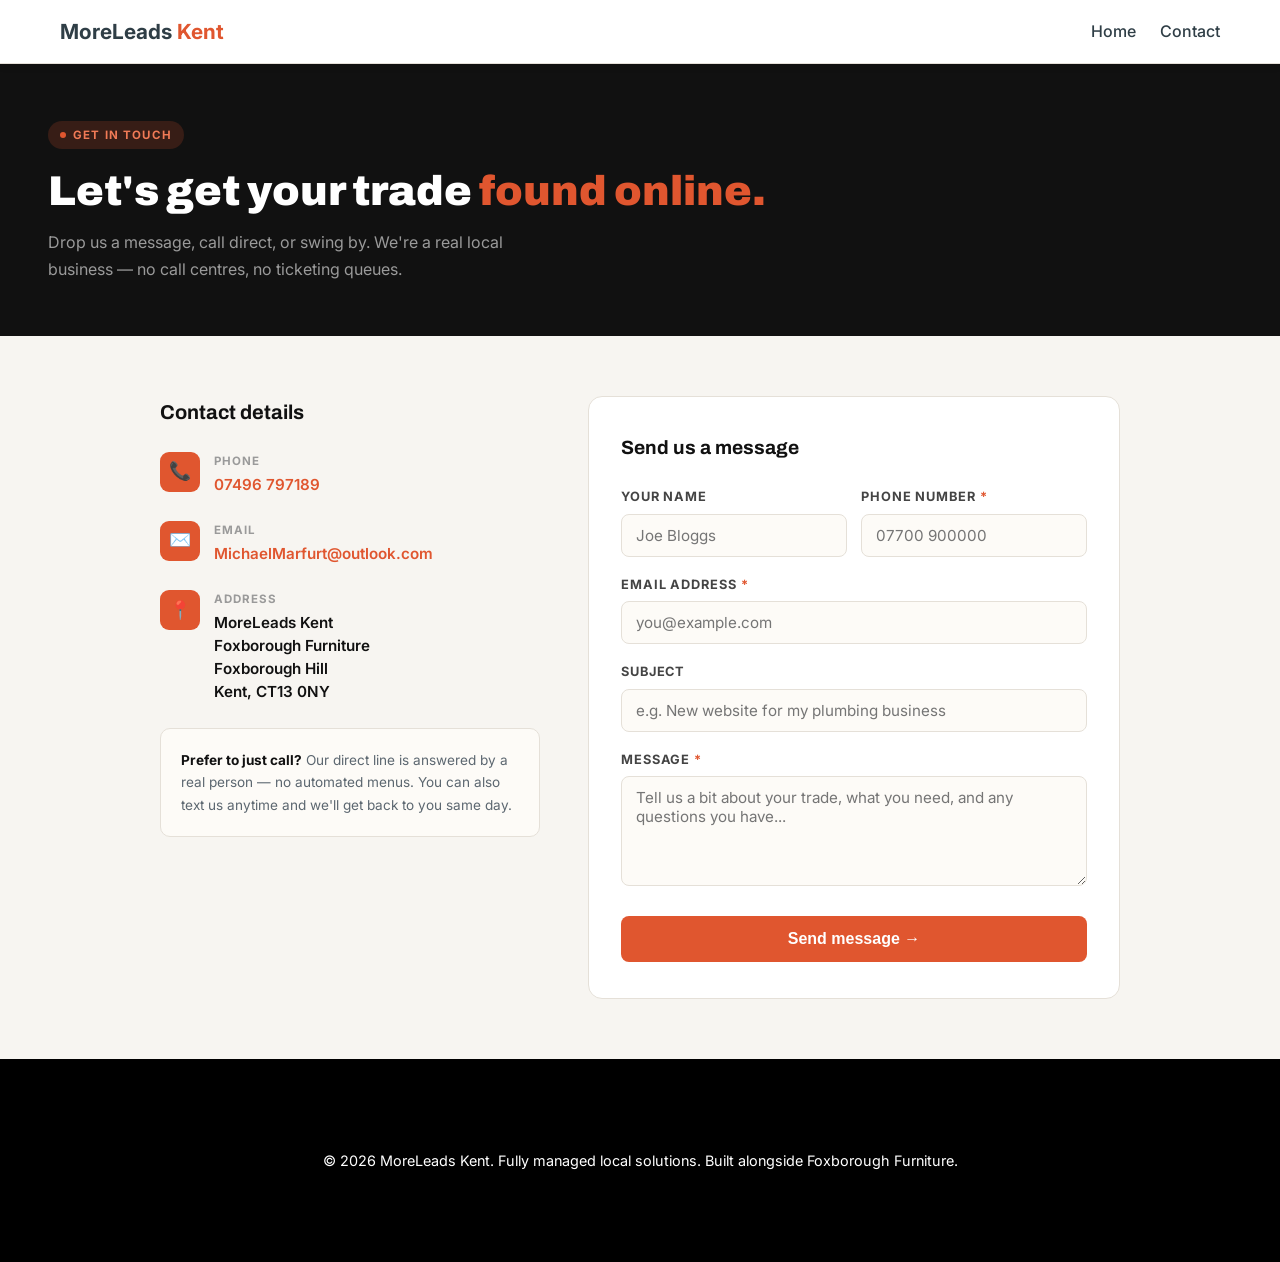
==== contact.html @ fad245e2 "Create contact.html" ====
<!DOCTYPE html>
<html lang="en-GB">
<head>
    <meta charset="UTF-8">
    <meta name="viewport" content="width=device-width, initial-scale=1.0, viewport-fit=cover">
    <meta http-equiv="X-UA-Compatible" content="ie=edge">

    <title>Contact Us | MoreLeads Kent</title>
    <meta name="description" content="Get in touch with MoreLeads Kent. Call, email, or drop us a message — based in Woodnesborough, Kent.">
    <meta name="robots" content="index, follow">

    <link rel="canonical" href="https://moreleadskent.co.uk/contact.html">
    <link rel="preconnect" href="https://fonts.googleapis.com">
    <link rel="preconnect" href="https://fonts.gstatic.com" crossorigin>

    <link rel="stylesheet" href="style.css" media="screen">
    <link href="https://fonts.googleapis.com/css2?family=Archivo:wght@700;900&family=Inter:wght@400;500;600&display=swap" rel="stylesheet">

    <style>
        header {
            position: sticky;
            top: 0;
            left: 0;
            width: 100%;
            z-index: 1000;
            background: #fff;
            box-shadow: 0 2px 10px rgba(0,0,0,0.05);
        }
        header .nav-container {
            display: flex !important;
            flex-direction: row !important;
            justify-content: space-between !important;
            align-items: center !important;
            width: 100% !important;
            max-width: 1200px;
            margin: 0 auto;
            padding: 15px 20px !important;
            box-sizing: border-box !important;
        }
        .hamburger {
            display: none;
            flex-direction: column;
            justify-content: center;
            gap: 5px;
            background: none;
            border: none;
            cursor: pointer;
            padding: 8px;
            z-index: 300;
        }
        .hamburger span {
            display: block;
            width: 22px;
            height: 2px;
            background: #000;
            border-radius: 2px;
            transition: transform 0.3s ease, opacity 0.3s ease;
        }
        .hamburger.open span:nth-child(1) { transform: translateY(7px) rotate(45deg); }
        .hamburger.open span:nth-child(2) { opacity: 0; }
        .hamburger.open span:nth-child(3) { transform: translateY(-7px) rotate(-45deg); }
        .mobile-menu {
            display: none;
            position: fixed;
            inset: 0;
            background: #fff;
            z-index: 200;
            flex-direction: column;
            align-items: center;
            justify-content: center;
            gap: 28px;
        }
        .mobile-menu.open { display: flex; }
        .mobile-menu a {
            font-size: 1.25rem;
            font-weight: 600;
            color: #000;
            text-decoration: none;
        }

        /* ── Contact Page Layout ── */
        .contact-hero {
            background: #111;
            padding: 56px 48px 52px;
        }
        .contact-eyebrow {
            display: inline-flex;
            align-items: center;
            gap: 7px;
            background: rgba(224,86,47,0.18);
            color: #f07a56;
            font-size: 0.72rem;
            font-weight: 700;
            letter-spacing: 0.1em;
            text-transform: uppercase;
            padding: 5px 12px;
            border-radius: 20px;
            margin-bottom: 20px;
        }
        .contact-eyebrow-dot {
            width: 6px;
            height: 6px;
            background: #E0562F;
            border-radius: 50%;
            display: inline-block;
        }
        .contact-h1 {
            font-family: 'Archivo', sans-serif;
            font-size: 2.6rem;
            font-weight: 900;
            color: #fff;
            line-height: 1.1;
            margin: 0 0 14px;
        }
        .contact-h1 span { color: #E0562F; }
        .contact-sub {
            font-size: 1rem;
            color: #9a9a9a;
            line-height: 1.7;
            max-width: 480px;
            margin: 0;
        }

        .contact-body {
            padding: 60px 20px;
            max-width: 1000px;
            margin: 0 auto;
            display: grid;
            grid-template-columns: 1fr 1.4fr;
            gap: 48px;
            align-items: start;
        }

        /* ── Info Panel ── */
        .contact-info h2 {
            font-size: 1.25rem;
            font-weight: 700;
            color: #111;
            margin: 0 0 24px;
        }
        .contact-detail {
            display: flex;
            align-items: flex-start;
            gap: 14px;
            margin-bottom: 24px;
        }
        .contact-detail-icon {
            width: 40px;
            height: 40px;
            background: #E0562F;
            border-radius: 9px;
            display: flex;
            align-items: center;
            justify-content: center;
            font-size: 18px;
            flex-shrink: 0;
        }
        .contact-detail-label {
            font-size: 0.72rem;
            font-weight: 700;
            text-transform: uppercase;
            letter-spacing: 0.08em;
            color: #9a9a9a;
            margin: 0 0 4px;
        }
        .contact-detail-value {
            font-size: 0.95rem;
            font-weight: 600;
            color: #111;
            margin: 0;
            line-height: 1.5;
        }
        .contact-detail-value a {
            color: #E0562F;
            text-decoration: none;
        }
        .contact-detail-value a:hover { text-decoration: underline; }

        .contact-note {
            background: #fdfbf7;
            border: 1px solid #e5e0d8;
            border-radius: 10px;
            padding: 20px;
            font-size: 0.85rem;
            color: #5c6770;
            line-height: 1.65;
            margin-top: 8px;
        }
        .contact-note strong { color: #111; }

        /* ── Form Panel ── */
        .contact-form-wrap {
            background: #fff;
            border: 1px solid #e5e0d8;
            border-radius: 14px;
            padding: 36px 32px;
        }
        .contact-form-wrap h2 {
            font-size: 1.2rem;
            font-weight: 700;
            color: #111;
            margin: 0 0 24px;
        }
        .form-row {
            display: grid;
            grid-template-columns: 1fr 1fr;
            gap: 14px;
        }
        .form-group {
            margin-bottom: 18px;
        }
        .form-group label {
            display: block;
            font-size: 0.8rem;
            font-weight: 700;
            color: #444;
            text-transform: uppercase;
            letter-spacing: 0.07em;
            margin-bottom: 6px;
        }
        .form-group input,
        .form-group textarea {
            width: 100%;
            box-sizing: border-box;
            padding: 11px 14px;
            border: 1px solid #e5e0d8;
            border-radius: 8px;
            font-size: 0.95rem;
            font-family: 'Inter', sans-serif;
            color: #111;
            background: #fdfbf7;
            transition: border-color 0.18s;
            outline: none;
        }
        .form-group input:focus,
        .form-group textarea:focus {
            border-color: #E0562F;
            background: #fff;
        }
        .form-group textarea {
            resize: vertical;
            min-height: 110px;
        }
        .form-submit {
            width: 100%;
            background: #E0562F;
            color: #fff;
            font-size: 1rem;
            font-weight: 700;
            padding: 14px;
            border: none;
            border-radius: 8px;
            cursor: pointer;
            transition: background 0.18s;
            margin-top: 4px;
        }
        .form-submit:hover { background: #c0401a; }

        .form-success {
            display: none;
            background: #f0faf4;
            border: 1px solid #a8dbb8;
            border-radius: 8px;
            padding: 18px 20px;
            font-size: 0.95rem;
            color: #1a6b3c;
            margin-top: 16px;
            text-align: center;
        }

        @media (max-width: 768px) {
            .hamburger { display: flex !important; }
            header nav { display: none !important; }
            .contact-hero { padding: 40px 24px 36px; }
            .contact-h1 { font-size: 1.9rem; }
            .contact-body { grid-template-columns: 1fr; gap: 36px; padding: 40px 20px; }
            .form-row { grid-template-columns: 1fr; }
            .contact-form-wrap { padding: 28px 20px; }
        }
    </style>
</head>
<body>

    <header>
        <div class="nav-container">
            <a href="index.html" style="text-decoration: none; font-weight: bold; color: inherit; font-size: 1.3rem;">MoreLeads <span style="color: #E0562F;">Kent</span></a>
            <nav aria-label="Primary Navigation">
                <a href="index.html">Home</a>
                <a href="contact.html">Contact</a>
            </nav>
            <button class="hamburger" id="hamburger" aria-label="Open menu" aria-expanded="false">
                <span></span><span></span><span></span>
            </button>
        </div>
    </header>

    <div class="mobile-menu" id="mobile-menu" role="dialog" aria-label="Mobile Navigation">
        <a href="index.html" class="mob-link">Home</a>
        <a href="contact.html" class="mob-link">Contact</a>
    </div>

    <main>

        <section class="contact-hero" aria-label="Contact Header">
            <div class="contact-eyebrow"><span class="contact-eyebrow-dot"></span> Get in touch</div>
            <h1 class="contact-h1">Let's get your trade <span>found online.</span></h1>
            <p class="contact-sub">Drop us a message, call direct, or swing by. We're a real local business — no call centres, no ticketing queues.</p>
        </section>

        <div class="contact-body">

            <div class="contact-info">
                <h2>Contact details</h2>

                <div class="contact-detail">
                    <div class="contact-detail-icon">📞</div>
                    <div>
                        <p class="contact-detail-label">Phone</p>
                        <p class="contact-detail-value"><a href="tel:+447496797189">07496 797189</a></p>
                    </div>
                </div>

                <div class="contact-detail">
                    <div class="contact-detail-icon">✉️</div>
                    <div>
                        <p class="contact-detail-label">Email</p>
                        <p class="contact-detail-value"><a href="mailto:MichaelMarfurt@outlook.com">MichaelMarfurt@outlook.com</a></p>
                    </div>
                </div>

                <div class="contact-detail">
                    <div class="contact-detail-icon">📍</div>
                    <div>
                        <p class="contact-detail-label">Address</p>
                        <p class="contact-detail-value">MoreLeads Kent<br>Foxborough Furniture<br>Foxborough Hill<br>Kent, CT13 0NY</p>
                    </div>
                </div>

                <div class="contact-note">
                    <strong>Prefer to just call?</strong> Our direct line is answered by a real person — no automated menus. You can also text us anytime and we'll get back to you same day.
                </div>
            </div>

            <div class="contact-form-wrap">
                <h2>Send us a message</h2>
                <form id="contact-form" action="https://formsubmit.co/MichaelMarfurt@outlook.com" method="POST">

                    <input type="hidden" name="_subject" value="New MoreLeads Kent enquiry">
                    <input type="hidden" name="_captcha" value="false">
                    <input type="hidden" name="_next" value="https://moreleadskent.co.uk/contact.html?sent=true">
                    <input type="text" name="_honey" style="display:none">

                    <div class="form-row">
                        <div class="form-group">
                            <label for="name">Your name</label>
                            <input type="text" id="name" name="name" placeholder="Joe Bloggs" required>
                        </div>
                        <div class="form-group">
                            <label for="phone">Phone number <span style="color:#E0562F;">*</span></label>
                            <input type="tel" id="phone" name="phone" placeholder="07700 900000" required>
                        </div>
                    </div>

                    <div class="form-group">
                        <label for="email">Email address <span style="color:#E0562F;">*</span></label>
                        <input type="email" id="email" name="email" placeholder="you@example.com" required>
                    </div>

                    <div class="form-group">
                        <label for="subject">Subject</label>
                        <input type="text" id="subject" name="subject" placeholder="e.g. New website for my plumbing business">
                    </div>

                    <div class="form-group">
                        <label for="message">Message <span style="color:#E0562F;">*</span></label>
                        <textarea id="message" name="message" placeholder="Tell us a bit about your trade, what you need, and any questions you have..." required></textarea>
                    </div>

                    <button type="submit" class="form-submit">Send message →</button>
                </form>

                <div class="form-success" id="form-success">
                    ✅ Message sent — we'll be in touch shortly!
                </div>
            </div>

        </div>

    </main>

    <footer role="contentinfo" style="padding: 30px 20px; background: #000; color: #fff; text-align: center; font-size: 0.9rem;">
        <div class="container footer-content">
            <p>&copy; 2026 MoreLeads Kent. Fully managed local solutions. Built alongside Foxborough Furniture.</p>
        </div>
    </footer>

    <script>
        const hamburger = document.getElementById('hamburger');
        const mobileMenu = document.getElementById('mobile-menu');
        const mobLinks = mobileMenu.querySelectorAll('.mob-link');

        hamburger.addEventListener('click', () => {
            const isOpen = mobileMenu.classList.toggle('open');
            hamburger.classList.toggle('open', isOpen);
            hamburger.setAttribute('aria-expanded', isOpen);
            document.body.style.overflow = isOpen ? 'hidden' : '';
        });

        mobLinks.forEach(link => {
            link.addEventListener('click', () => {
                mobileMenu.classList.remove('open');
                hamburger.classList.remove('open');
                hamburger.setAttribute('aria-expanded', 'false');
                document.body.style.overflow = '';
            });
        });

        // Show success message if redirected back after form submit
        if (window.location.search.includes('sent=true')) {
            document.getElementById('form-success').style.display = 'block';
            window.scrollTo({ top: document.getElementById('form-success').offsetTop - 100, behavior: 'smooth' });
        }
    </script>
</body>
</html>
---- style.css ----
/* New split choice layout for home page */
.split-box-container {
    display: grid;
    grid-template-columns: 1fr;
    gap: 25px;
    margin-top: 40px;
}

@media (min-width: 768px) {
    .split-box-container {
        grid-template-columns: 1fr 1fr;
    }
}

/* Everything else below stays the same */

/* Custom Reset & Typography Base */
* {
    margin: 0;
    padding: 0;
    box-sizing: border-box;
}

:root {
    --navy-dark: #1B2733;
    --bg-light: #F7F5F1;
    --accent-red: #E0562F;
    --muted-sage: #7C9885;
    --text-main: #2F3E46;
    --white: #FFFFFF;
}

body {
    font-family: 'Inter', sans-serif;
    background-color: var(--bg-light);
    color: var(--text-main);
    line-height: 1.6;
}

h1, h2, h3, .logo {
    font-family: 'Archivo', sans-serif;
    color: var(--navy-dark);
}

.container {
    width: 90%;
    max-width: 1100px;
    margin: 0 auto;
    padding: 60px 0;
}

.text-center { text-align: center; }
.max-width-md { max-width: 750px; margin: 0 auto; }
.accent-text { color: var(--accent-red); }

/* Buttons */
.btn {
    display: inline-block;
    padding: 12px 28px;
    font-weight: 600;
    text-decoration: none;
    border-radius: 4px;
    transition: transform 0.2s, background 0.2s;
    cursor: pointer;
}
.btn:hover { transform: translateY(-2px); }
.btn-primary { background-color: var(--accent-red); color: var(--white); }
.btn-primary:hover { background-color: #c44320; }
.btn-secondary { background-color: var(--navy-dark); color: var(--white); }
.btn-secondary-outline { border: 2px solid var(--navy-dark); color: var(--navy-dark); }

/* Header Nav */
header {
    background: var(--white);
    border-bottom: 1px solid #e5e0d8;
    position: sticky;
    top: 0;
    z-index: 100;
}
.nav-container {
    display: flex;
    justify-content: space-between;
    align-items: center;
    padding: 15px 0;
}
.logo { font-size: 1.5rem; font-weight: 900; text-decoration: none; }
.logo span { color: var(--accent-red); }
nav a { text-decoration: none; color: var(--text-main); margin-left: 20px; font-weight: 500; }
nav a:hover { color: var(--accent-red); }

/* Hero Section */
.hero { background: var(--white); padding: 40px 0; }
.hero-grid { display: grid; grid-template-columns: 1.2fr 0.8fr; gap: 40px; align-items: center; }
.hero-text h1 { font-size: 3rem; font-weight: 900; line-height: 1.1; margin-bottom: 20px; }
.hero-text p { font-size: 1.15rem; margin-bottom: 30px; color: var(--text-main); }
.hero-actions .btn { margin-right: 15px; }

/* Animated Search Mockup Graphic */
.hero-visual { display: flex; justify-content: center; }
.google-box {
    background: var(--white);
    border: 2px solid var(--navy-dark);
    border-radius: 8px;
    width: 100%;
    max-width: 400px;
    box-shadow: 0 10px 30px rgba(27, 39, 51, 0.08);
    overflow: hidden;
}
.google-header { background: #f0ede6; padding: 12px; display: flex; align-items: center; border-bottom: 1px solid #e5e0d8; }
.dot { height: 8px; width: 8px; border-radius: 50%; display: inline-block; margin-right: 4px; }
.red { background: #ff5f56; } .yellow { background: #ffbd2e; } .green { background: #27c93f; }
.search-bar { background: var(--white); border-radius: 4px; padding: 4px 12px; font-size: 0.8rem; width: 80%; margin-left: 10px; color: #a0988d; }
.google-results { padding: 15px; position: relative; height: 260px; display: flex; flex-direction: column; gap: 10px; }
.result-item {
    display: flex;
    align-items: center;
    padding: 10px;
    border: 1px solid #e5e0d8;
    border-radius: 6px;
    background: var(--white);
    font-size: 0.85rem;
    position: relative;
}
.result-item p { font-size: 0.75rem; color: #707070; }
.map-pin { font-size: 1.2rem; margin-right: 12px; }
.accent-pin { filter: hue-rotate(340deg); }
.rank-badge { position: absolute; right: 10px; font-size: 0.7rem; font-weight: bold; background: #e5e0d8; padding: 2px 6px; border-radius: 4px; color: var(--navy-dark); }
.animated-rank {
    position: absolute;
    top: 98px;
    width: calc(100% - 30px);
    transition: transform 1.2s cubic-bezier(0.25, 1, 0.5, 1), background 1.2s, border-color 1.2s;
    z-index: 10;
}

/* Structural Blocks */
.sections-bg { background-color: var(--white); border-top: 1px solid #e5e0d8; border-bottom: 1px solid #e5e0d8; }
h2 { font-size: 2.2rem; margin-bottom: 15px; }
.subtitle { font-size: 1.1rem; color: #5c6770; margin-bottom: 40px; }
.grid-3 { display: grid; grid-template-columns: repeat(3, 1fr); gap: 30px; text-align: left; }
.card { background: var(--bg-light); padding: 30px; border-radius: 6px; border-bottom: 4px solid var(--muted-sage); }
.card h3 { margin-bottom: 12px; font-size: 1.3rem; }

/* Pricing Cards */
.pricing-table { margin-top: 20px; align-items: stretch; }
.pricing-card { 
    background: var(--white); 
    padding: 40px 30px; 
    border: 1.5px solid #e5e0d8; 
    border-radius: 6px; 
    display: flex; 
    flex-direction: column; 
    justify-content: space-between; 
    position: relative;
    transition: border-color 0.3s ease, box-shadow 0.3s ease;
}
.pricing-card:hover { 
    border: 3px solid var(--accent-red); 
    box-shadow: 0 10px 25px rgba(224, 86, 47, 0.1);
}
.tier-label { font-size: 0.8rem; font-weight: bold; text-transform: uppercase; letter-spacing: 0.05em; color: var(--muted-sage); margin-bottom: 10px; display: block; }
.price { font-size: 2.5rem; font-family: 'Archivo', sans-serif; font-weight: 900; color: var(--navy-dark); margin: 15px 0; }
.price span { font-size: 0.9rem; font-family: 'Inter', sans-serif; font-weight: normal; color: #707070; margin-left: 5px; }
.pricing-card ul { list-style: none; margin: 20px 0; text-align: left; font-size: 0.95rem; }
.pricing-card ul li { margin-bottom: 10px; }
.pricing-card ul li::before { content: "✓ "; color: var(--accent-red); font-weight: bold; margin-right: 5px; }
.popular { background: var(--accent-red); color: var(--white); padding: 4px 12px; border-radius: 20px; position: absolute; top: -14px; left: 50%; transform: translateX(-50%); font-size: 0.75rem; }

/* About Grid */
.about-grid { display: grid; grid-template-columns: 1.2fr 0.8fr; gap: 50px; }
blockquote { border-left: 4px solid var(--accent-red); padding-left: 20px; font-style: italic; margin: 20px 0; font-size: 1.1rem; color: var(--navy-dark); font-weight: 500; }
.about-location-box { background: var(--bg-light); border: 2px dashed #e5e0d8; padding: 30px; border-radius: 6px; height: fit-content; }
.about-location-box h3 { margin-bottom: 15px; }

/* Accordion FAQs */
.faq-accordion { text-align: left; margin-top: 20px; }
.faq-item { border-bottom: 1px solid #e5e0d8; padding: 15px 0; }
.faq-toggle { width: 100%; background: none; border: none; text-align: left; font-size: 1.1rem; font-weight: 600; color: var(--navy-dark); cursor: pointer; display: flex; justify-content: space-between; align-items: center; padding: 5px 0; }
.faq-content { max-height: 0; overflow: hidden; transition: max-height 0.3s ease-out; }
.faq-content p { padding: 10px 0; color: #5c6770; font-size: 0.95rem; }

/* Footer */
footer { background: var(--navy-dark); color: #a0b0c0; padding: 30px 0; font-size: 0.85rem; }

/* Simple Contact Page Formatting overrides */
.form-group { margin-bottom: 20px; text-align: left; }
.form-group label { display: block; font-weight: 600; margin-bottom: 5px; font-size: 0.9rem;}
.form-group input, .form-group textarea { width: 100%; padding: 12px; border: 1px solid #e5e0d8; border-radius: 4px; background: var(--white); font-family: inherit;}

/* Responsive Utilities */
@media (max-width: 768px) {
    .hero-grid, .grid-3, .about-grid { grid-template-columns: 1fr; }
    .hero-text { text-align: center; }
    .hero-actions .btn { margin: 10px 5px; width: 100%; }
    .nav-container { flex-direction: column; gap: 15px; }
    nav a { margin: 0 10px; }
    .hero-text h1 { font-size: 2.2rem; }
    .animated-rank { display: none; } /* Drop the live graphic widget on mobile screen constraints */
    .google-results { height: auto; }
}
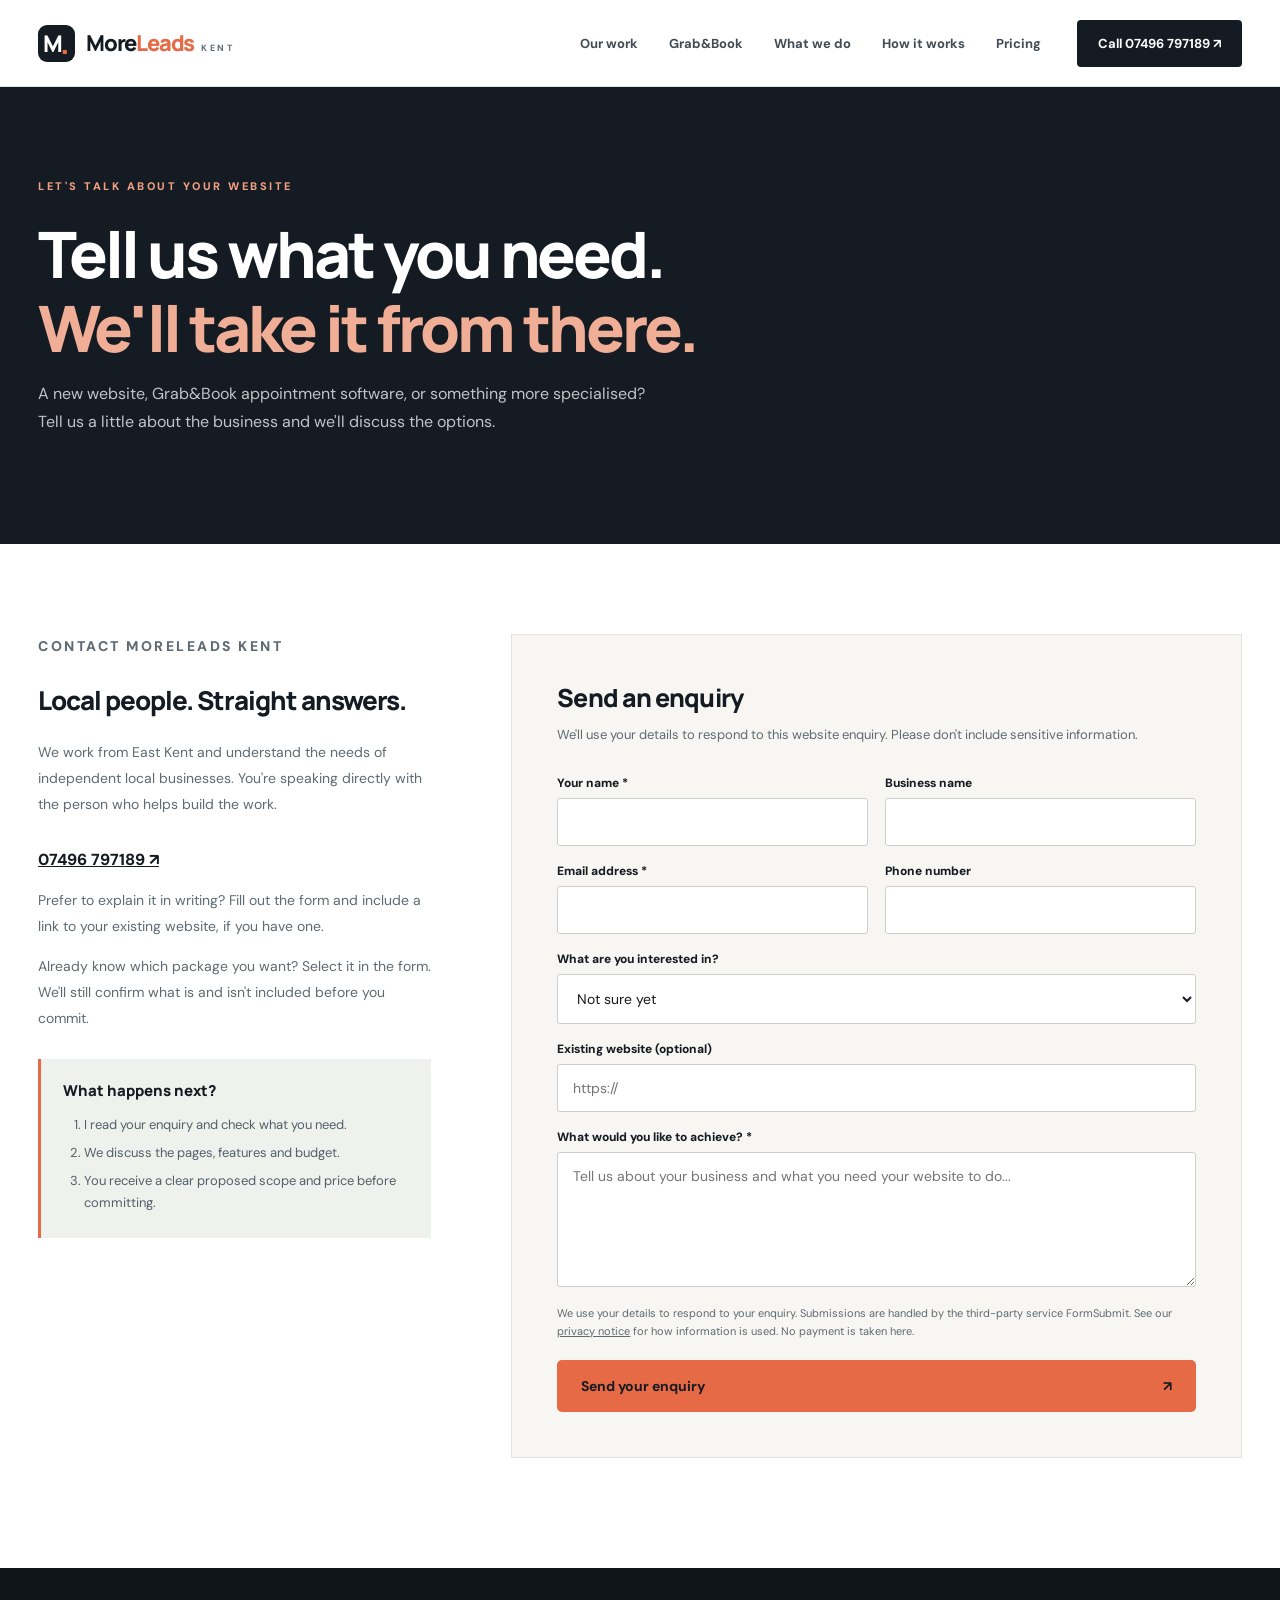
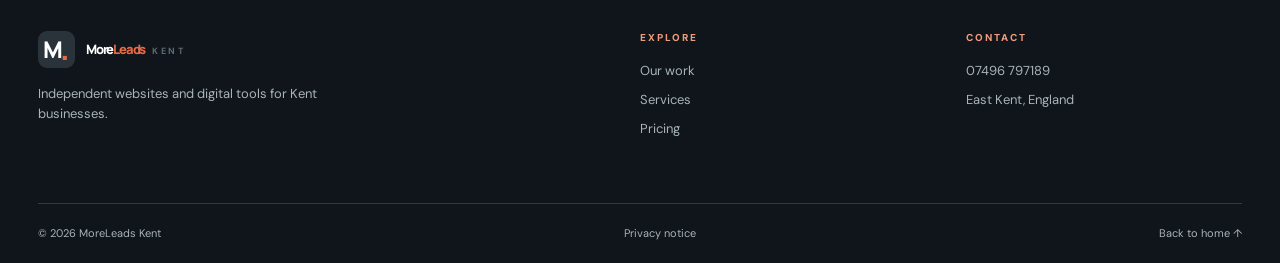
==== commit e364f4c5: "Publish MoreLeads Kent redesign with visual portfolio and Grab&Book benefits" ====
--- a/contact.html
+++ b/contact.html
@@ -1,425 +1,20 @@
-<!DOCTYPE html>
+<!doctype html>
 <html lang="en-GB">
 <head>
-    <meta charset="UTF-8">
-    <meta name="viewport" content="width=device-width, initial-scale=1.0, viewport-fit=cover">
-    <meta http-equiv="X-UA-Compatible" content="ie=edge">
-
-    <title>Contact Us | MoreLeads Kent</title>
-    <meta name="description" content="Get in touch with MoreLeads Kent. Call, email, or drop us a message — based in Woodnesborough, Kent.">
-    <meta name="robots" content="index, follow">
-
-    <link rel="canonical" href="https://moreleadskent.co.uk/contact.html">
-    <link rel="preconnect" href="https://fonts.googleapis.com">
-    <link rel="preconnect" href="https://fonts.gstatic.com" crossorigin>
-
-    <link rel="stylesheet" href="style.css" media="screen">
-    <link href="https://fonts.googleapis.com/css2?family=Archivo:wght@700;900&family=Inter:wght@400;500;600&display=swap" rel="stylesheet">
-
-    <style>
-        header {
-            position: sticky;
-            top: 0;
-            left: 0;
-            width: 100%;
-            z-index: 1000;
-            background: #fff;
-            box-shadow: 0 2px 10px rgba(0,0,0,0.05);
-        }
-        header .nav-container {
-            display: flex !important;
-            flex-direction: row !important;
-            justify-content: space-between !important;
-            align-items: center !important;
-            width: 100% !important;
-            max-width: 1200px;
-            margin: 0 auto;
-            padding: 15px 20px !important;
-            box-sizing: border-box !important;
-        }
-        .hamburger {
-            display: none;
-            flex-direction: column;
-            justify-content: center;
-            gap: 5px;
-            background: none;
-            border: none;
-            cursor: pointer;
-            padding: 8px;
-            z-index: 300;
-        }
-        .hamburger span {
-            display: block;
-            width: 22px;
-            height: 2px;
-            background: #000;
-            border-radius: 2px;
-            transition: transform 0.3s ease, opacity 0.3s ease;
-        }
-        .hamburger.open span:nth-child(1) { transform: translateY(7px) rotate(45deg); }
-        .hamburger.open span:nth-child(2) { opacity: 0; }
-        .hamburger.open span:nth-child(3) { transform: translateY(-7px) rotate(-45deg); }
-        .mobile-menu {
-            display: none;
-            position: fixed;
-            inset: 0;
-            background: #fff;
-            z-index: 200;
-            flex-direction: column;
-            align-items: center;
-            justify-content: center;
-            gap: 28px;
-        }
-        .mobile-menu.open { display: flex; }
-        .mobile-menu a {
-            font-size: 1.25rem;
-            font-weight: 600;
-            color: #000;
-            text-decoration: none;
-        }
-
-        /* ── Contact Page Layout ── */
-        .contact-hero {
-            background: #111;
-            padding: 56px 48px 52px;
-        }
-        .contact-eyebrow {
-            display: inline-flex;
-            align-items: center;
-            gap: 7px;
-            background: rgba(224,86,47,0.18);
-            color: #f07a56;
-            font-size: 0.72rem;
-            font-weight: 700;
-            letter-spacing: 0.1em;
-            text-transform: uppercase;
-            padding: 5px 12px;
-            border-radius: 20px;
-            margin-bottom: 20px;
-        }
-        .contact-eyebrow-dot {
-            width: 6px;
-            height: 6px;
-            background: #E0562F;
-            border-radius: 50%;
-            display: inline-block;
-        }
-        .contact-h1 {
-            font-family: 'Archivo', sans-serif;
-            font-size: 2.6rem;
-            font-weight: 900;
-            color: #fff;
-            line-height: 1.1;
-            margin: 0 0 14px;
-        }
-        .contact-h1 span { color: #E0562F; }
-        .contact-sub {
-            font-size: 1rem;
-            color: #9a9a9a;
-            line-height: 1.7;
-            max-width: 480px;
-            margin: 0;
-        }
-
-        .contact-body {
-            padding: 60px 20px;
-            max-width: 1000px;
-            margin: 0 auto;
-            display: grid;
-            grid-template-columns: 1fr 1.4fr;
-            gap: 48px;
-            align-items: start;
-        }
-
-        /* ── Info Panel ── */
-        .contact-info h2 {
-            font-size: 1.25rem;
-            font-weight: 700;
-            color: #111;
-            margin: 0 0 24px;
-        }
-        .contact-detail {
-            display: flex;
-            align-items: flex-start;
-            gap: 14px;
-            margin-bottom: 24px;
-        }
-        .contact-detail-icon {
-            width: 40px;
-            height: 40px;
-            background: #E0562F;
-            border-radius: 9px;
-            display: flex;
-            align-items: center;
-            justify-content: center;
-            font-size: 18px;
-            flex-shrink: 0;
-        }
-        .contact-detail-label {
-            font-size: 0.72rem;
-            font-weight: 700;
-            text-transform: uppercase;
-            letter-spacing: 0.08em;
-            color: #9a9a9a;
-            margin: 0 0 4px;
-        }
-        .contact-detail-value {
-            font-size: 0.95rem;
-            font-weight: 600;
-            color: #111;
-            margin: 0;
-            line-height: 1.5;
-        }
-        .contact-detail-value a {
-            color: #E0562F;
-            text-decoration: none;
-        }
-        .contact-detail-value a:hover { text-decoration: underline; }
-
-        .contact-note {
-            background: #fdfbf7;
-            border: 1px solid #e5e0d8;
-            border-radius: 10px;
-            padding: 20px;
-            font-size: 0.85rem;
-            color: #5c6770;
-            line-height: 1.65;
-            margin-top: 8px;
-        }
-        .contact-note strong { color: #111; }
-
-        /* ── Form Panel ── */
-        .contact-form-wrap {
-            background: #fff;
-            border: 1px solid #e5e0d8;
-            border-radius: 14px;
-            padding: 36px 32px;
-        }
-        .contact-form-wrap h2 {
-            font-size: 1.2rem;
-            font-weight: 700;
-            color: #111;
-            margin: 0 0 24px;
-        }
-        .form-row {
-            display: grid;
-            grid-template-columns: 1fr 1fr;
-            gap: 14px;
-        }
-        .form-group {
-            margin-bottom: 18px;
-        }
-        .form-group label {
-            display: block;
-            font-size: 0.8rem;
-            font-weight: 700;
-            color: #444;
-            text-transform: uppercase;
-            letter-spacing: 0.07em;
-            margin-bottom: 6px;
-        }
-        .form-group input,
-        .form-group textarea {
-            width: 100%;
-            box-sizing: border-box;
-            padding: 11px 14px;
-            border: 1px solid #e5e0d8;
-            border-radius: 8px;
-            font-size: 0.95rem;
-            font-family: 'Inter', sans-serif;
-            color: #111;
-            background: #fdfbf7;
-            transition: border-color 0.18s;
-            outline: none;
-        }
-        .form-group input:focus,
-        .form-group textarea:focus {
-            border-color: #E0562F;
-            background: #fff;
-        }
-        .form-group textarea {
-            resize: vertical;
-            min-height: 110px;
-        }
-        .form-submit {
-            width: 100%;
-            background: #E0562F;
-            color: #fff;
-            font-size: 1rem;
-            font-weight: 700;
-            padding: 14px;
-            border: none;
-            border-radius: 8px;
-            cursor: pointer;
-            transition: background 0.18s;
-            margin-top: 4px;
-        }
-        .form-submit:hover { background: #c0401a; }
-
-        .form-success {
-            display: none;
-            background: #f0faf4;
-            border: 1px solid #a8dbb8;
-            border-radius: 8px;
-            padding: 18px 20px;
-            font-size: 0.95rem;
-            color: #1a6b3c;
-            margin-top: 16px;
-            text-align: center;
-        }
-
-        @media (max-width: 768px) {
-            .hamburger { display: flex !important; }
-            header nav { display: none !important; }
-            .contact-hero { padding: 40px 24px 36px; }
-            .contact-h1 { font-size: 1.9rem; }
-            .contact-body { grid-template-columns: 1fr; gap: 36px; padding: 40px 20px; }
-            .form-row { grid-template-columns: 1fr; }
-            .contact-form-wrap { padding: 28px 20px; }
-        }
-    </style>
+  <meta charset="utf-8"><meta name="viewport" content="width=device-width, initial-scale=1">
+  <meta name="theme-color" content="#141a21"><meta name="description" content="Contact MoreLeads Kent about websites, Grab&amp;Book online booking software, customer management and digital tools.">
+  <link rel="canonical" href="https://moreleadskent.co.uk/contact.html"><meta property="og:type" content="website"><meta property="og:title" content="Contact MoreLeads Kent | Get a Website Quote"><meta property="og:description" content="Discuss your business website with an independent Kent web designer."><meta property="og:url" content="https://moreleadskent.co.uk/contact.html"><meta name="twitter:card" content="summary"><title>Contact MoreLeads Kent | Get a Website Quote</title>
+  <link rel="icon" type="image/svg+xml" href="favicon.svg"><link rel="preconnect" href="https://fonts.googleapis.com"><link rel="preconnect" href="https://fonts.gstatic.com" crossorigin><link href="https://fonts.googleapis.com/css2?family=DM+Sans:wght@400;500;600;700&family=Manrope:wght@400;500;600;700;800&display=swap" rel="stylesheet"><link rel="stylesheet" href="style.css">
 </head>
 <body>
-
-    <header>
-        <div class="nav-container">
-            <a href="index.html" style="text-decoration: none; font-weight: bold; color: inherit; font-size: 1.3rem;">MoreLeads <span style="color: #E0562F;">Kent</span></a>
-            <nav aria-label="Primary Navigation">
-                <a href="index.html">Home</a>
-                <a href="contact.html">Contact</a>
-            </nav>
-            <button class="hamburger" id="hamburger" aria-label="Open menu" aria-expanded="false">
-                <span></span><span></span><span></span>
-            </button>
-        </div>
-    </header>
-
-    <div class="mobile-menu" id="mobile-menu" role="dialog" aria-label="Mobile Navigation">
-        <a href="index.html" class="mob-link">Home</a>
-        <a href="contact.html" class="mob-link">Contact</a>
-    </div>
-
-    <main>
-
-        <section class="contact-hero" aria-label="Contact Header">
-            <div class="contact-eyebrow"><span class="contact-eyebrow-dot"></span> Get in touch</div>
-            <h1 class="contact-h1">Let's get your trade <span>found online.</span></h1>
-            <p class="contact-sub">Drop us a message, call direct, or swing by. We're a real local business — no call centres, no ticketing queues.</p>
-        </section>
-
-        <div class="contact-body">
-
-            <div class="contact-info">
-                <h2>Contact details</h2>
-
-                <div class="contact-detail">
-                    <div class="contact-detail-icon">📞</div>
-                    <div>
-                        <p class="contact-detail-label">Phone</p>
-                        <p class="contact-detail-value"><a href="tel:+447496797189">07496 797189</a></p>
-                    </div>
-                </div>
-
-                <div class="contact-detail">
-                    <div class="contact-detail-icon">✉️</div>
-                    <div>
-                        <p class="contact-detail-label">Email</p>
-                        <p class="contact-detail-value"><a href="mailto:MichaelMarfurt@outlook.com">MichaelMarfurt@outlook.com</a></p>
-                    </div>
-                </div>
-
-                <div class="contact-detail">
-                    <div class="contact-detail-icon">📍</div>
-                    <div>
-                        <p class="contact-detail-label">Address</p>
-                        <p class="contact-detail-value">MoreLeads Kent<br>Foxborough Furniture<br>Foxborough Hill<br>Kent, CT13 0NY</p>
-                    </div>
-                </div>
-
-                <div class="contact-note">
-                    <strong>Prefer to just call?</strong> Our direct line is answered by a real person — no automated menus. You can also text us anytime and we'll get back to you same day.
-                </div>
-            </div>
-
-            <div class="contact-form-wrap">
-                <h2>Send us a message</h2>
-                <form id="contact-form" action="https://formsubmit.co/MichaelMarfurt@outlook.com" method="POST">
-
-                    <input type="hidden" name="_subject" value="New MoreLeads Kent enquiry">
-                    <input type="hidden" name="_captcha" value="false">
-                    <input type="hidden" name="_next" value="https://moreleadskent.co.uk/contact.html?sent=true">
-                    <input type="text" name="_honey" style="display:none">
-
-                    <div class="form-row">
-                        <div class="form-group">
-                            <label for="name">Your name</label>
-                            <input type="text" id="name" name="name" placeholder="Joe Bloggs" required>
-                        </div>
-                        <div class="form-group">
-                            <label for="phone">Phone number <span style="color:#E0562F;">*</span></label>
-                            <input type="tel" id="phone" name="phone" placeholder="07700 900000" required>
-                        </div>
-                    </div>
-
-                    <div class="form-group">
-                        <label for="email">Email address <span style="color:#E0562F;">*</span></label>
-                        <input type="email" id="email" name="email" placeholder="you@example.com" required>
-                    </div>
-
-                    <div class="form-group">
-                        <label for="subject">Subject</label>
-                        <input type="text" id="subject" name="subject" placeholder="e.g. New website for my plumbing business">
-                    </div>
-
-                    <div class="form-group">
-                        <label for="message">Message <span style="color:#E0562F;">*</span></label>
-                        <textarea id="message" name="message" placeholder="Tell us a bit about your trade, what you need, and any questions you have..." required></textarea>
-                    </div>
-
-                    <button type="submit" class="form-submit">Send message →</button>
-                </form>
-
-                <div class="form-success" id="form-success">
-                    ✅ Message sent — we'll be in touch shortly!
-                </div>
-            </div>
-
-        </div>
-
-    </main>
-
-    <footer role="contentinfo" style="padding: 30px 20px; background: #000; color: #fff; text-align: center; font-size: 0.9rem;">
-        <div class="container footer-content">
-            <p>&copy; 2026 MoreLeads Kent. Fully managed local solutions. Built alongside Foxborough Furniture.</p>
-        </div>
-    </footer>
-
-    <script>
-        const hamburger = document.getElementById('hamburger');
-        const mobileMenu = document.getElementById('mobile-menu');
-        const mobLinks = mobileMenu.querySelectorAll('.mob-link');
-
-        hamburger.addEventListener('click', () => {
-            const isOpen = mobileMenu.classList.toggle('open');
-            hamburger.classList.toggle('open', isOpen);
-            hamburger.setAttribute('aria-expanded', isOpen);
-            document.body.style.overflow = isOpen ? 'hidden' : '';
-        });
-
-        mobLinks.forEach(link => {
-            link.addEventListener('click', () => {
-                mobileMenu.classList.remove('open');
-                hamburger.classList.remove('open');
-                hamburger.setAttribute('aria-expanded', 'false');
-                document.body.style.overflow = '';
-            });
-        });
-
-        // Show success message if redirected back after form submit
-        if (window.location.search.includes('sent=true')) {
-            document.getElementById('form-success').style.display = 'block';
-            window.scrollTo({ top: document.getElementById('form-success').offsetTop - 100, behavior: 'smooth' });
-        }
-    </script>
-</body>
-</html>
+<a class="skip-link" href="#main">Skip to content</a>
+<header class="site-header"><div class="wrap nav-wrap"><a class="brand" href="index.html" aria-label="MoreLeads Kent home"><span class="brand-mark">M<span class="mark-dot">.</span></span><span>More<span class="brand-accent">Leads</span><small>KENT</small></span></a><nav class="desktop-nav" aria-label="Main navigation"><a href="index.html#work">Our work</a><a href="index.html#booking">Grab&amp;Book</a><a href="index.html#services">What we do</a><a href="index.html#process">How it works</a><a href="index.html#pricing">Pricing</a></nav><a class="nav-cta" href="tel:+447496797189">Call 07496 797189 ↗</a><button class="menu-toggle" aria-label="Open navigation" aria-expanded="false" aria-controls="mobile-nav"><span></span><span></span><span></span></button></div><nav class="mobile-nav" id="mobile-nav" aria-label="Mobile navigation" hidden><a href="index.html#work">Our work</a><a href="index.html#booking">Grab&amp;Book</a><a href="index.html#services">What we do</a><a href="index.html#process">How it works</a><a href="index.html#pricing">Pricing</a><a href="tel:+447496797189">Call us</a></nav></header>
+<main id="main"><section class="contact-hero"><div class="wrap"><p class="eyebrow light">LET'S TALK ABOUT YOUR WEBSITE</p><h1>Tell us what you need.<br><em>We'll take it from there.</em></h1><p>A new website, Grab&amp;Book appointment software, or something more specialised? Tell us a little about the business and we'll discuss the options.</p></div></section>
+<section class="wrap contact-layout"><div class="contact-info"><p class="eyebrow">CONTACT MORELEADS KENT</p><h2>Local people. Straight answers.</h2><p>We work from East Kent and understand the needs of independent local businesses. You're speaking directly with the person who helps build the work.</p><a class="contact-link" href="tel:+447496797189">07496 797189 ↗</a><p>Prefer to explain it in writing? Fill out the form and include a link to your existing website, if you have one.</p><p>Already know which package you want? Select it in the form. We'll still confirm what is and isn't included before you commit.</p><div class="contact-next"><h3>What happens next?</h3><ol><li>I read your enquiry and check what you need.</li><li>We discuss the pages, features and budget.</li><li>You receive a clear proposed scope and price before committing.</li></ol></div></div>
+<div class="form-card"><h2>Send an enquiry</h2><p>We'll use your details to respond to this website enquiry. Please don't include sensitive information.</p><p class="success-message" id="sent-message" hidden>Thank you — your browser returned to this page after form submission. If you don't receive a reply, please call us.</p>
+<form id="contact-form" action="https://formsubmit.co/MichaelMarfurt@outlook.com" method="POST"><input type="hidden" name="_subject" value="New MoreLeads Kent website enquiry"><input type="hidden" name="_captcha" value="false"><input type="hidden" name="_next" value="https://moreleadskent.co.uk/contact.html?sent=true"><input type="text" name="_honey" tabindex="-1" autocomplete="off" style="position:absolute;left:-9999px" aria-hidden="true">
+<div class="field-grid"><div class="field"><label for="name">Your name *</label><input id="name" name="name" type="text" autocomplete="name" required></div><div class="field"><label for="company">Business name</label><input id="company" name="business" type="text" autocomplete="organization"></div></div><div class="field-grid"><div class="field"><label for="email">Email address *</label><input id="email" name="email" type="email" autocomplete="email" required></div><div class="field"><label for="phone">Phone number</label><input id="phone" name="phone" type="tel" autocomplete="tel"></div></div>
+<div class="field"><label for="package">What are you interested in?</label><select id="package" name="package"><option value="Not sure yet">Not sure yet</option><option value="Starter one-page website">Starter one-page website (£75 setup)</option><option value="Multi-page website">Multi-page website (£120 setup)</option><option value="Grab&Book booking and CRM">Grab&amp;Book booking &amp; CRM</option><option value="Something else">Something else</option></select></div><div class="field"><label for="website">Existing website (optional)</label><input id="website" name="website" type="url" placeholder="https://"></div><div class="field"><label for="message">What would you like to achieve? *</label><textarea id="message" name="message" required placeholder="Tell us about your business and what you need your website to do..."></textarea></div><p class="field-hint">We use your details to respond to your enquiry. Submissions are handled by the third-party service FormSubmit. See our <a href="privacy.html">privacy notice</a> for how information is used. No payment is taken here.</p><button class="btn btn-orange" type="submit">Send your enquiry <span aria-hidden="true">↗</span></button></form></div></section></main>
+<footer class="site-footer"><div class="wrap footer-row"><div><a class="brand footer-brand" href="index.html"><span class="brand-mark">M<span class="mark-dot">.</span></span><span>More<span class="brand-accent">Leads</span><small>KENT</small></span></a><p>Independent websites and digital tools for Kent businesses.</p></div><div><p class="footer-label">EXPLORE</p><a href="index.html#work">Our work</a><a href="index.html#services">Services</a><a href="index.html#pricing">Pricing</a></div><div><p class="footer-label">CONTACT</p><a href="tel:+447496797189">07496 797189</a><span>East Kent, England</span></div></div><div class="wrap footer-bottom"><span>© <span id="year">2026</span> MoreLeads Kent</span><a href="privacy.html">Privacy notice</a><a href="index.html">Back to home ↑</a></div></footer>
+<script src="script.js" defer></script><script>const params=new URLSearchParams(location.search);const pkg=params.get('package');if(pkg==='starter')document.getElementById('package').value='Starter one-page website';if(pkg==='multipage')document.getElementById('package').value='Multi-page website';if(pkg==='booking')document.getElementById('package').value='Grab&Book booking and CRM';if(params.get('sent')==='true')document.getElementById('sent-message').hidden=false;</script>
+</body></html>
--- a/style.css
+++ b/style.css
@@ -1,200 +1,32 @@
-/* New split choice layout for home page */
-.split-box-container {
-    display: grid;
-    grid-template-columns: 1fr;
-    gap: 25px;
-    margin-top: 40px;
-}
+:root{--ink:#151b22;--ink2:#232b34;--orange:#e66a45;--orange-dark:#c8502d;--cream:#f7f6f2;--paper:#fff;--line:#e2e4e2;--muted:#5f6a72;--sage:#91a7a0;--radius:14px;--wrap:1220px}
+*{box-sizing:border-box}html{scroll-behavior:smooth;scroll-padding-top:90px}body{margin:0;color:var(--ink);background:#fff;font-family:'DM Sans',Arial,sans-serif;-webkit-font-smoothing:antialiased}button,input,select,textarea{font:inherit}a{color:inherit}button{cursor:pointer}a:focus-visible,button:focus-visible,summary:focus-visible,input:focus-visible,textarea:focus-visible,select:focus-visible{outline:3px solid #e66a45;outline-offset:4px}img{display:block;max-width:100%}h1,h2,h3,p{margin-top:0}.wrap{width:min(calc(100% - 76px),var(--wrap));margin-inline:auto}.section-pad{padding:116px 0}.skip-link{position:absolute;top:-100px;left:12px;z-index:9999;padding:12px 22px;background:#fff}.skip-link:focus{top:12px}
+.site-header{position:relative;z-index:50;background:var(--paper);border-bottom:1px solid var(--line)}.nav-wrap{display:flex;align-items:center;gap:36px;justify-content:space-between;min-height:86px}.brand{display:inline-flex;align-items:center;gap:11px;white-space:nowrap;text-decoration:none;font-family:Manrope,sans-serif;font-weight:800;font-size:22px;letter-spacing:-1.2px;line-height:1}.brand-mark{height:37px;width:37px;display:inline-flex;align-items:center;justify-content:center;background:var(--ink);color:#fff;border-radius:9px;font-size:23px;letter-spacing:-3px;padding-right:3px}.mark-dot{color:var(--orange);font-size:30px;align-self:center}.brand-accent{color:var(--orange)}.brand small{font-family:'DM Sans',sans-serif;font-size:9px;letter-spacing:2.5px;margin-left:7px;color:var(--muted);font-weight:700}.desktop-nav{display:flex;align-items:center;gap:31px;margin-left:auto}.desktop-nav a{font-size:13px;color:#404b53;font-weight:700;text-decoration:none;transition:color .2s}.desktop-nav a:hover{color:var(--orange-dark)}.nav-cta{background:var(--ink);color:#fff;text-decoration:none;border-radius:4px;padding:15px 21px;font-size:13px;font-weight:700;white-space:nowrap}.nav-cta span{margin-left:13px;color:#f4ab94}.nav-cta:hover{background:#303842}.menu-toggle{display:none;background:none;border:0;padding:12px}.menu-toggle span{display:block;width:24px;height:2px;margin:5px;background:var(--ink)}.mobile-nav[hidden]{display:none!important}.mobile-nav{background:#fff;box-shadow:0 14px 24px #00000016;padding:12px 7% 25px;display:flex;flex-direction:column;gap:0}.mobile-nav a{padding:15px;text-decoration:none;font-weight:700;border-bottom:1px solid var(--line)}
+.hero{background:#151b22;color:#fff;position:relative;overflow:hidden}.hero-grain{position:absolute;inset:0;pointer-events:none;background:radial-gradient(ellipse 53% 78% at 86% 30%,rgba(99,115,115,.23),transparent 77%),linear-gradient(160deg,transparent 45%,rgba(0,0,0,.13));}.hero-grid{display:grid;grid-template-columns:minmax(0,1.06fr) minmax(0,.94fr);gap:70px;align-items:center;padding-top:100px;padding-bottom:87px;position:relative}.hero-copy{padding-bottom:10px}.eyebrow{font-size:11px;color:var(--orange-dark);font-weight:800;letter-spacing:2.5px;text-transform:uppercase;margin-bottom:24px}.eyebrow.light{color:#f2a083}.eyebrow-line{display:inline-block;width:25px;height:1px;background:var(--orange);vertical-align:middle;margin-right:13px}.hero h1{font:800 clamp(43px,4.6vw,70px)/1.13 Manrope,sans-serif;letter-spacing:-4px;max-width:700px;margin-bottom:24px}.hero h1 em{color:#f0ae97;font-style:normal}.hero-description{font-size:17px;line-height:1.85;color:#c1c8cb;max-width:540px;margin-bottom:32px}.hero-actions{display:flex;align-items:center;gap:25px;flex-wrap:wrap}.btn{padding:16px 23px;border-radius:5px;display:inline-flex;align-items:center;justify-content:space-between;gap:27px;text-decoration:none;font-weight:700;font-size:14px;transition:transform .2s,background .2s,box-shadow .2s;border:1px solid transparent}.btn:hover{transform:translateY(-2px)}.btn-orange{background:var(--orange);color:#151b22}.btn-orange:hover{background:#fb8661;box-shadow:0 9px 20px #0000001b}.text-link{font-size:14px;font-weight:700;text-decoration:none;display:inline-flex;gap:17px;align-items:center;border-bottom:1px solid currentColor;padding-bottom:5px}.text-link:hover{color:var(--orange)}.hero-link{color:#fff}.hero-foot{margin-top:58px;display:flex;gap:10px;align-items:center;font-size:12px;color:#9fa8aa}.status-dot{width:7px;height:7px;flex-shrink:0;border-radius:100%;background:#9cb8a5;box-shadow:0 0 0 4px #9cb8a51a}.hero-visual{min-width:0;transform:translateY(9px)}.visual-topline{display:flex;align-items:center;justify-content:space-between;color:#abb6ba;letter-spacing:2px;font-size:10px;font-weight:800;margin-bottom:15px}.visual-arrows{font-size:19px;letter-spacing:-7px;margin-right:11px;color:#f5a889}.browser{overflow:hidden;border:1px solid #526069;border-radius:11px;background:#f4f5f5;box-shadow:0 28px 58px #0006;}.browser-bar{height:33px;display:flex;align-items:center;justify-content:space-between;background:#ebeff1;border-bottom:1px solid #dfe3e5;padding:0 13px;gap:9px}.traffic{display:flex;gap:5px}.traffic i{height:7px;width:7px;border-radius:50%;background:#d6a99e}.traffic i:nth-child(2){background:#ddc9a1}.traffic i:nth-child(3){background:#aac6b6}.browser-address{padding:4px 25px;background:#fff;border:1px solid #e1e5e5;border-radius:4px;font-size:10px;color:#56626a;max-width:65%;overflow:hidden;white-space:nowrap;text-overflow:ellipsis}.browser-menu{color:#869198;font-size:12px}.hero-shot-stack{aspect-ratio:1.53;overflow:hidden;position:relative}.hero-shot-stack img{width:100%;height:100%;object-fit:cover;object-position:top left}.visual-switcher{display:grid;grid-template-columns:repeat(3,1fr);margin-top:19px;gap:7px}.switch{text-align:left;background:transparent;color:#7f8d94;border:0;border-top:1px solid #526069;padding:13px 4px;font-size:11px;font-weight:800;display:flex;gap:11px;white-space:nowrap}.switch span{font-weight:600}.switch.active{border-top:2px solid var(--orange);color:#fff}.switch:hover{color:#fff}.hero-bottom{border-top:1px solid #303840;display:flex;align-items:center;justify-content:space-between;gap:20px;min-height:80px;color:#a9b4b7;font-size:12px;font-weight:600;position:relative}.hero-bottom span:before{content:'✳';color:#df997e;margin-right:10px;font-size:12px}
+.section-head{margin-bottom:43px}.section-head h2,.about-content h2,.faq-grid h2{font:800 clamp(35px,4vw,54px)/1.16 Manrope,sans-serif;letter-spacing:-2.3px;margin-bottom:0}.serif-accent{color:var(--orange-dark)}.section-head p:not(.eyebrow){font-size:16px;line-height:1.8;color:var(--muted);max-width:550px;margin:15px 0 0}.split-head{display:grid;grid-template-columns:1.3fr .7fr;gap:65px;align-items:end}.split-head>p{margin:0 0 3px!important}.work-section{background:var(--cream)}.portfolio-grid{display:grid;grid-template-columns:1fr 1fr;gap:25px}.project{background:#fff;min-width:0;border:1px solid #e7e7e3;box-shadow:0 10px 28px #00000006;display:flex;flex-direction:column}.project-wide{grid-column:1/-1;display:grid;grid-template-columns:1.23fr .77fr}.project-image{display:block;position:relative;overflow:hidden;background:#e4e6e6;min-height:275px}.project-image img{width:100%;height:100%;object-fit:cover;object-position:top center;transition:transform .55s ease}.project-image:hover img{transform:scale(1.035)}.project-wide .project-image{min-height:375px}.project-fox{background:#253329}.project-book{background:#cce0ea}.project-room{background:#cfc1b0}.image-corner{position:absolute;right:15px;top:15px;display:grid;place-items:center;height:37px;width:37px;background:rgba(255,255,255,.95);font-size:20px;border-radius:50%;box-shadow:0 3px 10px #0002}.project-info{padding:30px 33px 32px;display:flex;flex-direction:column;justify-content:space-between;gap:28px;flex:1}.project-wide .project-info{padding:44px 42px}.project-kind{font-size:10px;color:var(--orange-dark);letter-spacing:1.6px;font-weight:800;margin-bottom:17px}.project-info h3{font:800 clamp(24px,2.3vw,33px)/1.15 Manrope,sans-serif;letter-spacing:-1px;margin-bottom:15px}.project-info p:not(.project-kind){font-size:14px;line-height:1.8;color:var(--muted);margin-bottom:0}.project-link{border-top:1px solid var(--line);padding-top:19px;display:flex;align-items:center;justify-content:space-between;text-decoration:none;font-size:13px;font-weight:800}.project-link:hover{color:var(--orange-dark)}.tiny-tag{font:700 9px 'DM Sans',sans-serif;color:#7e665d;padding:5px 6px;vertical-align:middle;letter-spacing:0;background:#f3e6e0;display:inline-block;border-radius:3px;white-space:nowrap}.portfolio-note{font-size:11px;color:#69727a;margin:23px 0 0;line-height:1.7}
+.services-section{background:#fff}.services-grid{display:grid;grid-template-columns:repeat(3,minmax(0,1fr));gap:20px;margin-top:48px}.service-card{background:#f6f6f3;padding:36px 30px 30px;min-height:340px;display:flex;flex-direction:column;align-items:flex-start}.service-index{color:#8b959a;font-size:12px;font-weight:800}.service-icon{height:68px;display:flex;align-items:center;font-size:40px;color:var(--orange-dark)}.service-card h3{font:800 23px/1.25 Manrope,sans-serif;letter-spacing:-.7px;margin:12px 0 12px}.service-card p{font-size:14px;line-height:1.75;color:var(--muted);margin-bottom:29px}.service-detail{font-size:11px;font-weight:700;color:#53616a;margin-top:auto}.service-dark{background:#1b252c}.service-dark h3,.service-dark .service-detail{color:#fff}.service-dark p{color:#c1c9cd}.service-dark .service-index{color:#b8c2c7}.service-dark .service-icon{color:#ef9978}
+.process-section{background:#eaf0ed}.step-grid{display:grid;grid-template-columns:repeat(3,1fr);gap:34px;margin:65px 0 39px}.step-number{display:flex;gap:23px;align-items:center;font:800 45px Manrope,sans-serif;color:#e66a45;letter-spacing:-3px;margin-bottom:21px}.step-rule{height:1px;background:#c4cfca;flex:1}.step h3{font:800 21px/1.35 Manrope,sans-serif;letter-spacing:-.7px;margin-bottom:11px}.step p{font-size:14px;color:#596a6a;line-height:1.8}.dark-link{color:var(--ink)}
+.about-section{background:var(--cream)}.about-grid{display:grid;grid-template-columns: .85fr 1.15fr;gap:12%;align-items:center}.about-stamp{height:470px;background:var(--ink);color:#fff;display:flex;flex-direction:column;justify-content:space-between;padding:37px;position:relative;overflow:hidden}.about-stamp:before{content:'';position:absolute;inset:0;background:linear-gradient(90deg,rgba(21,27,34,.80),rgba(21,27,34,.45)),url('https://raw.githubusercontent.com/miikemarf9/MoreLeadsKent/main/mike-professional-more-leads-kent-jpg.jpeg') center 38%/cover no-repeat;opacity:.95}.about-stamp:after{content:'M.';position:absolute;font:800 310px Manrope,sans-serif;right:-46px;bottom:-122px;color:#313940;letter-spacing:-30px}.stamp-top,.stamp-foot{letter-spacing:2px;font-size:10px;font-weight:800;z-index:1;color:#bfc7c9}.about-stamp strong{z-index:1;font:800 clamp(31px,3.9vw,50px)/1.13 Manrope,sans-serif;letter-spacing:-2px}.about-stamp strong span{color:var(--orange)}.about-content h2{margin-bottom:28px}.about-content>p:not(.eyebrow){font-size:15px;color:#52606a;line-height:1.9;margin-bottom:18px}.about-quote{border-left:3px solid var(--orange);padding:8px 0 8px 22px;margin:28px 0 32px;font:700 19px/1.6 Manrope,sans-serif;color:#27323a}
+.pricing-section{background:#fff}.pricing-grid{display:grid;grid-template-columns:1fr 1fr;gap:20px;margin-top:40px}.price-card{border:1px solid #dce0de;padding:34px;display:flex;flex-direction:column;min-height:550px}.price-featured{background:#15212a;color:#fff;border-color:#15212a}.tier-top{display:flex;justify-content:space-between;gap:13px;align-items:center;font-size:10px;font-weight:800;letter-spacing:1.4px;color:#656f73;border-bottom:1px solid #e3e5e2;padding-bottom:18px}.price-featured .tier-top{color:#d4b0a2;border-color:#445057}.price-card h3{font:800 clamp(23px,2.4vw,32px)/1.24 Manrope,sans-serif;letter-spacing:-.9px;margin:27px 0}.price-row{display:flex;align-items:baseline;gap:13px}.price-row strong{font:800 54px Manrope,sans-serif;letter-spacing:-2px}.price-row span{font-size:13px;color:#66747a}.price-featured .price-row span{color:#c8d0d3}.monthly{font-size:13px;color:#68767b;line-height:1.6;margin:0 0 25px}.price-featured .monthly{color:#cad3d7}.monthly strong{color:var(--orange-dark)}.price-featured .monthly strong{color:#ffa586}.ticks{padding:25px 0 17px;margin:0;list-style:none;border-top:1px solid var(--line);flex:1}.ticks li{position:relative;padding:0 0 14px 22px;font-size:13px;line-height:1.55;color:#48565f}.ticks li:before{content:'✓';position:absolute;left:0;color:var(--orange-dark);font-weight:900}.price-featured .ticks{border-color:#445057}.price-featured .ticks li{color:#d9e0e1}.price-featured .ticks li:before{color:#f2a087}.price-card>.btn{width:100%}.btn-outline{border-color:#c7cac9;background:#fff;color:var(--ink)}.btn-outline:hover{border-color:var(--ink)}.price-explain{display:grid;grid-template-columns:1fr 1fr;gap:45px;margin-top:34px;padding:27px 0;border-top:1px solid var(--line);border-bottom:1px solid var(--line)}.price-explain h3{font:800 15px Manrope,sans-serif;margin-bottom:11px}.price-explain p,.pricing-disclaimer{font-size:12px;line-height:1.8;color:#6c777c;margin-bottom:0}.pricing-disclaimer{margin-top:17px}
+.faq-section{background:var(--cream)}.faq-grid{display:grid;grid-template-columns:.7fr 1.3fr;gap:13%}.faq-list{border-top:1px solid #dcded9}.faq-list details{border-bottom:1px solid #dcded9}.faq-list summary{list-style:none;cursor:pointer;display:flex;align-items:center;justify-content:space-between;font-weight:800;gap:16px;padding:24px 0;font-size:15px}.faq-list summary::-webkit-details-marker{display:none}.faq-list summary span{font-size:23px;font-weight:400;color:var(--orange-dark);transition:transform .2s}.faq-list details[open] summary span{transform:rotate(45deg)}.faq-list details p{font-size:14px;line-height:1.8;color:var(--muted);margin:0 0 23px}
+.last-cta{background:#151b22;color:#fff;padding:79px 0}.cta-row{display:flex;justify-content:space-between;align-items:center;gap:70px}.cta-row h2{font:800 clamp(29px,3.7vw,52px)/1.2 Manrope,sans-serif;letter-spacing:-2px;max-width:700px;margin:0 0 16px}.cta-row h2 span{color:#ed9e82}.cta-row p:not(.eyebrow){font-size:14px;color:#bac3c6;line-height:1.7;max-width:600px;margin:0}.cta-actions{display:flex;flex-direction:column;align-items:stretch;gap:19px;min-width:230px}.cta-actions>a:last-child{font-size:13px;color:#e6eaeb;text-align:center;text-decoration:none}.cta-actions>a:last-child:hover{text-decoration:underline}
+.site-footer{background:#0f151a;color:#a9b4b7;padding-top:63px}.footer-row{display:grid;grid-template-columns:2fr 1fr 1fr;gap:50px;padding-bottom:65px}.footer-brand{color:#fff}.footer-brand .brand-mark{background:#2b333a}.footer-row>div{display:flex;flex-direction:column;gap:12px}.footer-row>div:first-child{align-items:flex-start}.footer-row>div:first-child p{font-size:13px;max-width:290px;line-height:1.6;color:#a9b4b7;margin-top:4px}.footer-row a:not(.brand){font-size:13px;text-decoration:none}.footer-row a:hover{color:#fff}.footer-label{font-size:10px;color:#f19c7e;font-weight:800;letter-spacing:2px;margin-bottom:6px}.footer-row span:not(.brand-mark,.mark-dot,.brand-accent){font-size:13px}.footer-bottom{border-top:1px solid #313a40;display:flex;justify-content:space-between;padding-top:22px;padding-bottom:23px;font-size:11px}.footer-bottom a{text-decoration:none}
+/* Contact page */.contact-hero{background:#151b22;color:#fff;padding:92px 0}.contact-hero h1{font:800 clamp(40px,5vw,67px)/1.16 Manrope,sans-serif;letter-spacing:-3px;margin:0 0 15px;max-width:750px}.contact-hero h1 em{color:#f0ae97;font-style:normal}.contact-hero p:not(.eyebrow){color:#bcc6c9;font-size:16px;line-height:1.75;max-width:630px}.contact-layout{display:grid;grid-template-columns:.7fr 1.3fr;gap:80px;padding-top:90px;padding-bottom:110px}.contact-info h2{font:800 26px/1.3 Manrope,sans-serif;letter-spacing:-1px}.contact-info p{color:var(--muted);font-size:14px;line-height:1.85}.contact-info .contact-link{font-weight:800;color:var(--ink);font-size:16px;display:inline-block;margin:18px 0}.form-card{padding:45px;background:var(--cream);border:1px solid var(--line)}.form-card h2{font:800 25px Manrope,sans-serif;letter-spacing:-.9px;margin-bottom:9px}.form-card>p{font-size:13px;color:var(--muted);line-height:1.75;margin-bottom:28px}.field-grid{display:grid;grid-template-columns:1fr 1fr;gap:17px}.field{display:flex;flex-direction:column;gap:7px;margin-bottom:17px}.field label{font-size:12px;font-weight:800}.field input,.field select,.field textarea{width:100%;border:1px solid #cbd0ce;padding:14px 15px;background:#fff;color:var(--ink);border-radius:3px;font-size:14px}.field textarea{min-height:135px;resize:vertical}.field-hint{font-size:11px;color:var(--muted);line-height:1.65;margin:10px 0 19px}.success-message{padding:17px;border-left:3px solid #78a08b;background:#eaf2e9;margin:0 0 22px;font-weight:700;font-size:14px}.form-card button{width:100%}
+@media(max-width:1100px){.hero-grid{gap:40px}.hero h1{letter-spacing:-2.8px}.brand{font-size:19px}.desktop-nav{gap:18px}.nav-wrap{gap:20px}.services-grid{gap:12px}.service-card{padding:28px 23px}.about-grid{gap:7%}}
+@media(max-width:850px){.wrap{width:min(calc(100% - 44px),var(--wrap))}.desktop-nav,.nav-cta{display:none}.menu-toggle{display:block}.nav-wrap{min-height:74px}.hero-grid{grid-template-columns:1fr;padding-top:75px;gap:48px;padding-bottom:35px}.hero h1{font-size:clamp(43px,6.2vw,67px);max-width:700px}.hero-description{max-width:650px}.hero-foot{margin-top:31px}.hero-visual{max-width:740px;transform:none}.hero-bottom{flex-wrap:wrap;padding-top:23px;padding-bottom:23px}.section-pad{padding:78px 0}.split-head{grid-template-columns:1fr;gap:15px}.portfolio-grid{gap:17px}.project-wide{grid-template-columns:1fr}.project-wide .project-image{min-height:285px;max-height:460px}.project-wide .project-info{padding:30px 33px}.services-grid{grid-template-columns:1fr 1fr}.services-grid .service-dark{grid-column:1/-1;min-height:240px}.about-grid{gap:35px}.about-stamp{height:425px;padding:25px}.faq-grid{gap:40px}.contact-layout{grid-template-columns:1fr;gap:25px}.contact-info{max-width:570px}}
+@media(max-width:600px){.wrap{width:calc(100% - 36px)}.brand{font-size:18px}.brand-mark{height:32px;width:32px;font-size:20px}.brand small{font-size:8px;margin-left:5px}.hero-grid{padding-top:58px}.hero h1{font-size:clamp(38px,10vw,53px);letter-spacing:-2.3px}.hero-description{font-size:15px;line-height:1.75}.hero-actions{align-items:flex-start;flex-direction:column;gap:24px}.btn{padding:16px 20px}.hero-bottom{gap:13px;flex-direction:column;align-items:flex-start;font-size:11px}.visual-topline{font-size:9px}.browser-address{font-size:9px}.hero-shot-stack{aspect-ratio:1.24}.visual-switcher{gap:4px}.switch{font-size:10px;gap:4px}.switch span{font-size:10px}.section-pad{padding:65px 0}.section-head h2,.about-content h2,.faq-grid h2{font-size:clamp(31px,8.8vw,43px);letter-spacing:-1.6px}.section-head p:not(.eyebrow){font-size:14px}.portfolio-grid,.services-grid,.pricing-grid,.step-grid,.about-grid,.price-explain,.faq-grid{grid-template-columns:1fr}.project-wide{grid-column:auto}.project-image,.project-wide .project-image{min-height:210px;max-height:320px}.project-info,.project-wide .project-info{padding:25px}.project-info h3{font-size:25px}.services-grid .service-dark{grid-column:auto}.service-card{min-height:310px}.step-grid{gap:14px;margin:40px 0}.step-number{margin-bottom:8px}.step p{margin-bottom:15px}.about-stamp{height:315px}.about-stamp strong{font-size:39px}.about-content{padding-top:18px}.pricing-grid{gap:15px}.price-card{min-height:auto;padding:25px}.price-row strong{font-size:46px}.price-explain{gap:18px}.faq-grid{gap:25px}.faq-list summary{font-size:14px}.last-cta{padding:60px 0}.cta-row{flex-direction:column;align-items:stretch;gap:30px}.cta-row h2{letter-spacing:-1px}.cta-actions{min-width:0}.footer-row{grid-template-columns:1fr 1fr;gap:25px;padding-bottom:35px}.footer-row>div:first-child{grid-column:1/-1}.site-footer{padding-top:42px}.contact-hero{padding:65px 0}.contact-layout{padding-top:50px;padding-bottom:70px}.form-card{padding:25px}.field-grid{grid-template-columns:1fr;gap:0}}
+@media(prefers-reduced-motion:reduce){html{scroll-behavior:auto}*,*:before,*:after{animation-duration:.01ms!important;transition-duration:.01ms!important}}
 
-@media (min-width: 768px) {
-    .split-box-container {
-        grid-template-columns: 1fr 1fr;
-    }
-}
+/* The enquiry pathway: no promises of a response time or results. */
+.contact-next{margin-top:27px;background:#eff1ed;border-left:3px solid var(--orange);padding:21px 22px}
+.contact-next h3{font:800 15px Manrope,sans-serif;margin:0 0 10px}
+.contact-next ol{margin:0;padding-left:21px}
+.contact-next li{font-size:13px;line-height:1.7;color:#52606a;padding:3px 0}
 
-/* Everything else below stays the same */
 
-/* Custom Reset & Typography Base */
-* {
-    margin: 0;
-    padding: 0;
-    box-sizing: border-box;
-}
-
-:root {
-    --navy-dark: #1B2733;
-    --bg-light: #F7F5F1;
-    --accent-red: #E0562F;
-    --muted-sage: #7C9885;
-    --text-main: #2F3E46;
-    --white: #FFFFFF;
-}
-
-body {
-    font-family: 'Inter', sans-serif;
-    background-color: var(--bg-light);
-    color: var(--text-main);
-    line-height: 1.6;
-}
-
-h1, h2, h3, .logo {
-    font-family: 'Archivo', sans-serif;
-    color: var(--navy-dark);
-}
-
-.container {
-    width: 90%;
-    max-width: 1100px;
-    margin: 0 auto;
-    padding: 60px 0;
-}
-
-.text-center { text-align: center; }
-.max-width-md { max-width: 750px; margin: 0 auto; }
-.accent-text { color: var(--accent-red); }
-
-/* Buttons */
-.btn {
-    display: inline-block;
-    padding: 12px 28px;
-    font-weight: 600;
-    text-decoration: none;
-    border-radius: 4px;
-    transition: transform 0.2s, background 0.2s;
-    cursor: pointer;
-}
-.btn:hover { transform: translateY(-2px); }
-.btn-primary { background-color: var(--accent-red); color: var(--white); }
-.btn-primary:hover { background-color: #c44320; }
-.btn-secondary { background-color: var(--navy-dark); color: var(--white); }
-.btn-secondary-outline { border: 2px solid var(--navy-dark); color: var(--navy-dark); }
-
-/* Header Nav */
-header {
-    background: var(--white);
-    border-bottom: 1px solid #e5e0d8;
-    position: sticky;
-    top: 0;
-    z-index: 100;
-}
-.nav-container {
-    display: flex;
-    justify-content: space-between;
-    align-items: center;
-    padding: 15px 0;
-}
-.logo { font-size: 1.5rem; font-weight: 900; text-decoration: none; }
-.logo span { color: var(--accent-red); }
-nav a { text-decoration: none; color: var(--text-main); margin-left: 20px; font-weight: 500; }
-nav a:hover { color: var(--accent-red); }
-
-/* Hero Section */
-.hero { background: var(--white); padding: 40px 0; }
-.hero-grid { display: grid; grid-template-columns: 1.2fr 0.8fr; gap: 40px; align-items: center; }
-.hero-text h1 { font-size: 3rem; font-weight: 900; line-height: 1.1; margin-bottom: 20px; }
-.hero-text p { font-size: 1.15rem; margin-bottom: 30px; color: var(--text-main); }
-.hero-actions .btn { margin-right: 15px; }
-
-/* Animated Search Mockup Graphic */
-.hero-visual { display: flex; justify-content: center; }
-.google-box {
-    background: var(--white);
-    border: 2px solid var(--navy-dark);
-    border-radius: 8px;
-    width: 100%;
-    max-width: 400px;
-    box-shadow: 0 10px 30px rgba(27, 39, 51, 0.08);
-    overflow: hidden;
-}
-.google-header { background: #f0ede6; padding: 12px; display: flex; align-items: center; border-bottom: 1px solid #e5e0d8; }
-.dot { height: 8px; width: 8px; border-radius: 50%; display: inline-block; margin-right: 4px; }
-.red { background: #ff5f56; } .yellow { background: #ffbd2e; } .green { background: #27c93f; }
-.search-bar { background: var(--white); border-radius: 4px; padding: 4px 12px; font-size: 0.8rem; width: 80%; margin-left: 10px; color: #a0988d; }
-.google-results { padding: 15px; position: relative; height: 260px; display: flex; flex-direction: column; gap: 10px; }
-.result-item {
-    display: flex;
-    align-items: center;
-    padding: 10px;
-    border: 1px solid #e5e0d8;
-    border-radius: 6px;
-    background: var(--white);
-    font-size: 0.85rem;
-    position: relative;
-}
-.result-item p { font-size: 0.75rem; color: #707070; }
-.map-pin { font-size: 1.2rem; margin-right: 12px; }
-.accent-pin { filter: hue-rotate(340deg); }
-.rank-badge { position: absolute; right: 10px; font-size: 0.7rem; font-weight: bold; background: #e5e0d8; padding: 2px 6px; border-radius: 4px; color: var(--navy-dark); }
-.animated-rank {
-    position: absolute;
-    top: 98px;
-    width: calc(100% - 30px);
-    transition: transform 1.2s cubic-bezier(0.25, 1, 0.5, 1), background 1.2s, border-color 1.2s;
-    z-index: 10;
-}
-
-/* Structural Blocks */
-.sections-bg { background-color: var(--white); border-top: 1px solid #e5e0d8; border-bottom: 1px solid #e5e0d8; }
-h2 { font-size: 2.2rem; margin-bottom: 15px; }
-.subtitle { font-size: 1.1rem; color: #5c6770; margin-bottom: 40px; }
-.grid-3 { display: grid; grid-template-columns: repeat(3, 1fr); gap: 30px; text-align: left; }
-.card { background: var(--bg-light); padding: 30px; border-radius: 6px; border-bottom: 4px solid var(--muted-sage); }
-.card h3 { margin-bottom: 12px; font-size: 1.3rem; }
-
-/* Pricing Cards */
-.pricing-table { margin-top: 20px; align-items: stretch; }
-.pricing-card { 
-    background: var(--white); 
-    padding: 40px 30px; 
-    border: 1.5px solid #e5e0d8; 
-    border-radius: 6px; 
-    display: flex; 
-    flex-direction: column; 
-    justify-content: space-between; 
-    position: relative;
-    transition: border-color 0.3s ease, box-shadow 0.3s ease;
-}
-.pricing-card:hover { 
-    border: 3px solid var(--accent-red); 
-    box-shadow: 0 10px 25px rgba(224, 86, 47, 0.1);
-}
-.tier-label { font-size: 0.8rem; font-weight: bold; text-transform: uppercase; letter-spacing: 0.05em; color: var(--muted-sage); margin-bottom: 10px; display: block; }
-.price { font-size: 2.5rem; font-family: 'Archivo', sans-serif; font-weight: 900; color: var(--navy-dark); margin: 15px 0; }
-.price span { font-size: 0.9rem; font-family: 'Inter', sans-serif; font-weight: normal; color: #707070; margin-left: 5px; }
-.pricing-card ul { list-style: none; margin: 20px 0; text-align: left; font-size: 0.95rem; }
-.pricing-card ul li { margin-bottom: 10px; }
-.pricing-card ul li::before { content: "✓ "; color: var(--accent-red); font-weight: bold; margin-right: 5px; }
-.popular { background: var(--accent-red); color: var(--white); padding: 4px 12px; border-radius: 20px; position: absolute; top: -14px; left: 50%; transform: translateX(-50%); font-size: 0.75rem; }
-
-/* About Grid */
-.about-grid { display: grid; grid-template-columns: 1.2fr 0.8fr; gap: 50px; }
-blockquote { border-left: 4px solid var(--accent-red); padding-left: 20px; font-style: italic; margin: 20px 0; font-size: 1.1rem; color: var(--navy-dark); font-weight: 500; }
-.about-location-box { background: var(--bg-light); border: 2px dashed #e5e0d8; padding: 30px; border-radius: 6px; height: fit-content; }
-.about-location-box h3 { margin-bottom: 15px; }
-
-/* Accordion FAQs */
-.faq-accordion { text-align: left; margin-top: 20px; }
-.faq-item { border-bottom: 1px solid #e5e0d8; padding: 15px 0; }
-.faq-toggle { width: 100%; background: none; border: none; text-align: left; font-size: 1.1rem; font-weight: 600; color: var(--navy-dark); cursor: pointer; display: flex; justify-content: space-between; align-items: center; padding: 5px 0; }
-.faq-content { max-height: 0; overflow: hidden; transition: max-height 0.3s ease-out; }
-.faq-content p { padding: 10px 0; color: #5c6770; font-size: 0.95rem; }
-
-/* Footer */
-footer { background: var(--navy-dark); color: #a0b0c0; padding: 30px 0; font-size: 0.85rem; }
-
-/* Simple Contact Page Formatting overrides */
-.form-group { margin-bottom: 20px; text-align: left; }
-.form-group label { display: block; font-weight: 600; margin-bottom: 5px; font-size: 0.9rem;}
-.form-group input, .form-group textarea { width: 100%; padding: 12px; border: 1px solid #e5e0d8; border-radius: 4px; background: var(--white); font-family: inherit;}
-
-/* Responsive Utilities */
-@media (max-width: 768px) {
-    .hero-grid, .grid-3, .about-grid { grid-template-columns: 1fr; }
-    .hero-text { text-align: center; }
-    .hero-actions .btn { margin: 10px 5px; width: 100%; }
-    .nav-container { flex-direction: column; gap: 15px; }
-    nav a { margin: 0 10px; }
-    .hero-text h1 { font-size: 2.2rem; }
-    .animated-rank { display: none; } /* Drop the live graphic widget on mobile screen constraints */
-    .google-results { height: auto; }
-}
+/* Grab&Book — product-led sales section */
+.booking-section{background:#eef4f5}.booking-section-head{margin-bottom:43px}.booking-showcase{display:grid;grid-template-columns:1fr 1.05fr;background:#142632;color:#fff;overflow:hidden;min-height:455px}
+.booking-showcase-copy{padding:clamp(31px,4vw,63px);display:flex;flex-direction:column;align-items:flex-start;justify-content:center}.booking-product-label{display:flex;align-items:center;flex-wrap:wrap;gap:9px;font:800 19px Manrope,sans-serif;letter-spacing:-.8px;margin-bottom:27px}.booking-product-label strong span{color:#5dc4e5}.booking-product-mark{height:31px;width:31px;border:2px solid #62b2cb;display:inline-grid;place-items:center;font-size:20px;line-height:1;color:#8ce4e6;border-radius:8px}.booking-tag{font:800 9px 'DM Sans',sans-serif;letter-spacing:1.1px;color:#b0d1dd;padding:7px 9px;border:1px solid #526976;margin-left:5px;border-radius:3px}.booking-showcase-copy h3{font:800 clamp(30px,3.5vw,49px)/1.16 Manrope,sans-serif;letter-spacing:-1.8px;margin:0 0 22px}.booking-showcase-copy h3 em{font-style:normal;color:#8bcee3}.booking-showcase-copy>p{font-size:15px;line-height:1.85;color:#c4d1d7;max-width:490px;margin:0 0 29px}.booking-showcase-actions{display:flex;flex-wrap:wrap;align-items:center;gap:22px}.booking-link{color:#ecf6fa;white-space:normal}.booking-product-visual{padding:27px 0 27px 30px;min-width:0;display:flex;flex-direction:column;justify-content:center;background:radial-gradient(ellipse at 60% 60%,#345368 0%,#1c3443 68%,#162c3a 100%)}.booking-visual-topline{display:flex;justify-content:space-between;color:#cbdee7;font-size:10px;letter-spacing:1.8px;font-weight:800;margin:0 26px 14px 0}.booking-browser{border-color:#718999;box-shadow:0 16px 52px #0006;border-radius:10px 0 0 10px}.booking-browser img{width:100%;height:auto;aspect-ratio:1440 / 791;object-fit:cover;object-position:top left}
+.booking-benefits{display:grid;grid-template-columns:repeat(4,minmax(0,1fr));gap:12px;margin-top:17px}.booking-benefit{background:#fff;padding:29px 25px 28px;min-height:267px;border:1px solid #dce7e9;display:flex;flex-direction:column;align-items:flex-start}.booking-benefit-number{color:#247b9a;font:800 11px Manrope,sans-serif;margin-bottom:25px;letter-spacing:1.6px}.booking-benefit h3{font:800 17px/1.43 Manrope,sans-serif;letter-spacing:-.4px;margin:0 0 11px}.booking-benefit p{font-size:13px;line-height:1.75;color:#5b6a75;margin:0}.booking-bottom-line{margin-top:24px;padding-top:23px;border-top:1px solid #cbdbdf;display:flex;gap:26px;justify-content:space-between;align-items:center}.booking-bottom-line p{font-size:12px;line-height:1.85;color:#5a6e78;max-width:810px;margin:0}.booking-bottom-line a{font-size:13px;font-weight:800;white-space:nowrap;text-decoration:none;border-bottom:1px solid #142632;padding-bottom:5px}.booking-bottom-line a:hover{color:var(--orange-dark)}.service-feature-link{text-decoration:none;border-bottom:1px solid currentColor;padding-bottom:4px}.service-feature-link:hover{color:#f2ad93}
+@media(max-width:1050px){.booking-benefits{grid-template-columns:repeat(2,minmax(0,1fr))}.booking-benefit{min-height:205px}.booking-showcase{grid-template-columns:1fr 1fr}.booking-showcase-copy{padding:35px}.booking-showcase-copy h3{font-size:clamp(29px,3.8vw,42px)}}
+@media(max-width:780px){.booking-showcase{grid-template-columns:1fr}.booking-showcase-copy{padding:39px}.booking-product-visual{padding:20px 0 28px 28px}.booking-bottom-line{align-items:flex-start;flex-direction:column;gap:13px}}
+@media(max-width:600px){.booking-section-head{margin-bottom:29px}.booking-showcase-copy{padding:28px 23px 34px}.booking-showcase-copy h3{font-size:31px;letter-spacing:-1.3px}.booking-product-label{margin-bottom:20px}.booking-showcase-actions{flex-direction:column;align-items:flex-start;gap:24px}.booking-product-visual{padding-left:18px}.booking-benefits{grid-template-columns:1fr;gap:10px}.booking-benefit{min-height:0;padding:22px 23px}.booking-benefit-number{margin-bottom:13px}.booking-bottom-line{margin-top:22px}}
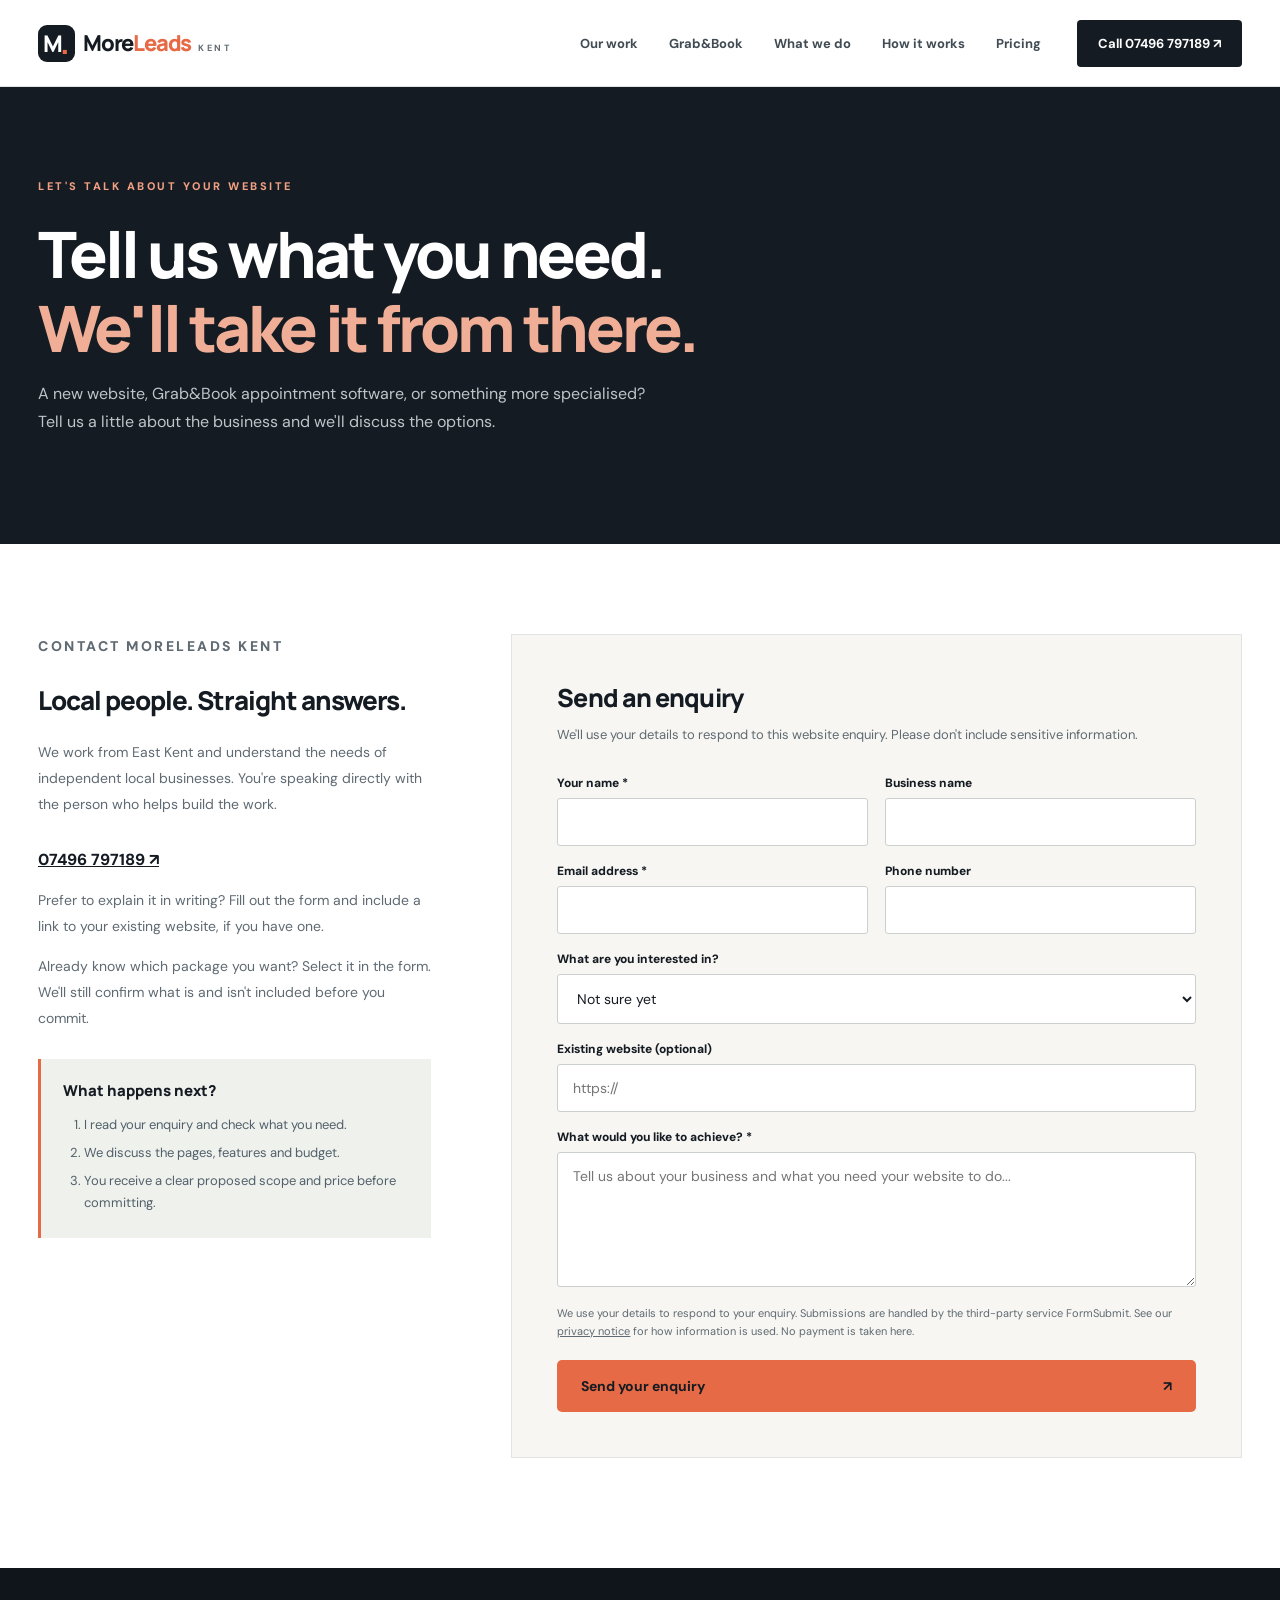
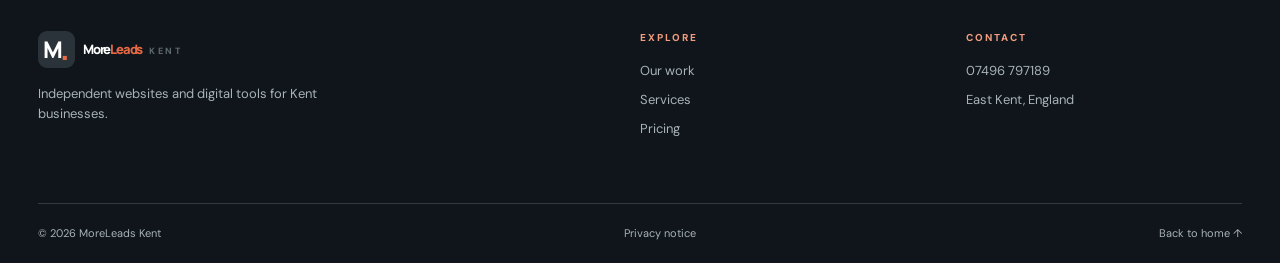
==== commit e0ce9bfe: "Refresh cached portfolio scripts consistently across all pages" ====
--- a/contact.html
+++ b/contact.html
@@ -4,7 +4,7 @@
   <meta charset="utf-8"><meta name="viewport" content="width=device-width, initial-scale=1">
   <meta name="theme-color" content="#141a21"><meta name="description" content="Contact MoreLeads Kent about websites, Grab&amp;Book online booking software, customer management and digital tools.">
   <link rel="canonical" href="https://moreleadskent.co.uk/contact.html"><meta property="og:type" content="website"><meta property="og:title" content="Contact MoreLeads Kent | Get a Website Quote"><meta property="og:description" content="Discuss your business website with an independent Kent web designer."><meta property="og:url" content="https://moreleadskent.co.uk/contact.html"><meta name="twitter:card" content="summary"><title>Contact MoreLeads Kent | Get a Website Quote</title>
-  <link rel="icon" type="image/svg+xml" href="favicon.svg"><link rel="preconnect" href="https://fonts.googleapis.com"><link rel="preconnect" href="https://fonts.gstatic.com" crossorigin><link href="https://fonts.googleapis.com/css2?family=DM+Sans:wght@400;500;600;700&family=Manrope:wght@400;500;600;700;800&display=swap" rel="stylesheet"><link rel="stylesheet" href="style.css">
+  <link rel="icon" type="image/svg+xml" href="favicon.svg"><link rel="preconnect" href="https://fonts.googleapis.com"><link rel="preconnect" href="https://fonts.gstatic.com" crossorigin><link href="https://fonts.googleapis.com/css2?family=DM+Sans:wght@400;500;600;700&family=Manrope:wght@400;500;600;700;800&display=swap" rel="stylesheet"><link rel="stylesheet" href="style.css?v=20261028">
 </head>
 <body>
 <a class="skip-link" href="#main">Skip to content</a>
@@ -16,5 +16,5 @@
 <div class="field-grid"><div class="field"><label for="name">Your name *</label><input id="name" name="name" type="text" autocomplete="name" required></div><div class="field"><label for="company">Business name</label><input id="company" name="business" type="text" autocomplete="organization"></div></div><div class="field-grid"><div class="field"><label for="email">Email address *</label><input id="email" name="email" type="email" autocomplete="email" required></div><div class="field"><label for="phone">Phone number</label><input id="phone" name="phone" type="tel" autocomplete="tel"></div></div>
 <div class="field"><label for="package">What are you interested in?</label><select id="package" name="package"><option value="Not sure yet">Not sure yet</option><option value="Starter one-page website">Starter one-page website (£75 setup)</option><option value="Multi-page website">Multi-page website (£120 setup)</option><option value="Grab&Book booking and CRM">Grab&amp;Book booking &amp; CRM</option><option value="Something else">Something else</option></select></div><div class="field"><label for="website">Existing website (optional)</label><input id="website" name="website" type="url" placeholder="https://"></div><div class="field"><label for="message">What would you like to achieve? *</label><textarea id="message" name="message" required placeholder="Tell us about your business and what you need your website to do..."></textarea></div><p class="field-hint">We use your details to respond to your enquiry. Submissions are handled by the third-party service FormSubmit. See our <a href="privacy.html">privacy notice</a> for how information is used. No payment is taken here.</p><button class="btn btn-orange" type="submit">Send your enquiry <span aria-hidden="true">↗</span></button></form></div></section></main>
 <footer class="site-footer"><div class="wrap footer-row"><div><a class="brand footer-brand" href="index.html"><span class="brand-mark">M<span class="mark-dot">.</span></span><span>More<span class="brand-accent">Leads</span><small>KENT</small></span></a><p>Independent websites and digital tools for Kent businesses.</p></div><div><p class="footer-label">EXPLORE</p><a href="index.html#work">Our work</a><a href="index.html#services">Services</a><a href="index.html#pricing">Pricing</a></div><div><p class="footer-label">CONTACT</p><a href="tel:+447496797189">07496 797189</a><span>East Kent, England</span></div></div><div class="wrap footer-bottom"><span>© <span id="year">2026</span> MoreLeads Kent</span><a href="privacy.html">Privacy notice</a><a href="index.html">Back to home ↑</a></div></footer>
-<script src="script.js" defer></script><script>const params=new URLSearchParams(location.search);const pkg=params.get('package');if(pkg==='starter')document.getElementById('package').value='Starter one-page website';if(pkg==='multipage')document.getElementById('package').value='Multi-page website';if(pkg==='booking')document.getElementById('package').value='Grab&Book booking and CRM';if(params.get('sent')==='true')document.getElementById('sent-message').hidden=false;</script>
+<script src="script.js?v=20261028" defer></script><script>const params=new URLSearchParams(location.search);const pkg=params.get('package');if(pkg==='starter')document.getElementById('package').value='Starter one-page website';if(pkg==='multipage')document.getElementById('package').value='Multi-page website';if(pkg==='booking')document.getElementById('package').value='Grab&Book booking and CRM';if(params.get('sent')==='true')document.getElementById('sent-message').hidden=false;</script>
 </body></html>
--- a/style.css
+++ b/style.css
@@ -1,7 +1,7 @@
 :root{--ink:#151b22;--ink2:#232b34;--orange:#e66a45;--orange-dark:#c8502d;--cream:#f7f6f2;--paper:#fff;--line:#e2e4e2;--muted:#5f6a72;--sage:#91a7a0;--radius:14px;--wrap:1220px}
 *{box-sizing:border-box}html{scroll-behavior:smooth;scroll-padding-top:90px}body{margin:0;color:var(--ink);background:#fff;font-family:'DM Sans',Arial,sans-serif;-webkit-font-smoothing:antialiased}button,input,select,textarea{font:inherit}a{color:inherit}button{cursor:pointer}a:focus-visible,button:focus-visible,summary:focus-visible,input:focus-visible,textarea:focus-visible,select:focus-visible{outline:3px solid #e66a45;outline-offset:4px}img{display:block;max-width:100%}h1,h2,h3,p{margin-top:0}.wrap{width:min(calc(100% - 76px),var(--wrap));margin-inline:auto}.section-pad{padding:116px 0}.skip-link{position:absolute;top:-100px;left:12px;z-index:9999;padding:12px 22px;background:#fff}.skip-link:focus{top:12px}
-.site-header{position:relative;z-index:50;background:var(--paper);border-bottom:1px solid var(--line)}.nav-wrap{display:flex;align-items:center;gap:36px;justify-content:space-between;min-height:86px}.brand{display:inline-flex;align-items:center;gap:11px;white-space:nowrap;text-decoration:none;font-family:Manrope,sans-serif;font-weight:800;font-size:22px;letter-spacing:-1.2px;line-height:1}.brand-mark{height:37px;width:37px;display:inline-flex;align-items:center;justify-content:center;background:var(--ink);color:#fff;border-radius:9px;font-size:23px;letter-spacing:-3px;padding-right:3px}.mark-dot{color:var(--orange);font-size:30px;align-self:center}.brand-accent{color:var(--orange)}.brand small{font-family:'DM Sans',sans-serif;font-size:9px;letter-spacing:2.5px;margin-left:7px;color:var(--muted);font-weight:700}.desktop-nav{display:flex;align-items:center;gap:31px;margin-left:auto}.desktop-nav a{font-size:13px;color:#404b53;font-weight:700;text-decoration:none;transition:color .2s}.desktop-nav a:hover{color:var(--orange-dark)}.nav-cta{background:var(--ink);color:#fff;text-decoration:none;border-radius:4px;padding:15px 21px;font-size:13px;font-weight:700;white-space:nowrap}.nav-cta span{margin-left:13px;color:#f4ab94}.nav-cta:hover{background:#303842}.menu-toggle{display:none;background:none;border:0;padding:12px}.menu-toggle span{display:block;width:24px;height:2px;margin:5px;background:var(--ink)}.mobile-nav[hidden]{display:none!important}.mobile-nav{background:#fff;box-shadow:0 14px 24px #00000016;padding:12px 7% 25px;display:flex;flex-direction:column;gap:0}.mobile-nav a{padding:15px;text-decoration:none;font-weight:700;border-bottom:1px solid var(--line)}
-.hero{background:#151b22;color:#fff;position:relative;overflow:hidden}.hero-grain{position:absolute;inset:0;pointer-events:none;background:radial-gradient(ellipse 53% 78% at 86% 30%,rgba(99,115,115,.23),transparent 77%),linear-gradient(160deg,transparent 45%,rgba(0,0,0,.13));}.hero-grid{display:grid;grid-template-columns:minmax(0,1.06fr) minmax(0,.94fr);gap:70px;align-items:center;padding-top:100px;padding-bottom:87px;position:relative}.hero-copy{padding-bottom:10px}.eyebrow{font-size:11px;color:var(--orange-dark);font-weight:800;letter-spacing:2.5px;text-transform:uppercase;margin-bottom:24px}.eyebrow.light{color:#f2a083}.eyebrow-line{display:inline-block;width:25px;height:1px;background:var(--orange);vertical-align:middle;margin-right:13px}.hero h1{font:800 clamp(43px,4.6vw,70px)/1.13 Manrope,sans-serif;letter-spacing:-4px;max-width:700px;margin-bottom:24px}.hero h1 em{color:#f0ae97;font-style:normal}.hero-description{font-size:17px;line-height:1.85;color:#c1c8cb;max-width:540px;margin-bottom:32px}.hero-actions{display:flex;align-items:center;gap:25px;flex-wrap:wrap}.btn{padding:16px 23px;border-radius:5px;display:inline-flex;align-items:center;justify-content:space-between;gap:27px;text-decoration:none;font-weight:700;font-size:14px;transition:transform .2s,background .2s,box-shadow .2s;border:1px solid transparent}.btn:hover{transform:translateY(-2px)}.btn-orange{background:var(--orange);color:#151b22}.btn-orange:hover{background:#fb8661;box-shadow:0 9px 20px #0000001b}.text-link{font-size:14px;font-weight:700;text-decoration:none;display:inline-flex;gap:17px;align-items:center;border-bottom:1px solid currentColor;padding-bottom:5px}.text-link:hover{color:var(--orange)}.hero-link{color:#fff}.hero-foot{margin-top:58px;display:flex;gap:10px;align-items:center;font-size:12px;color:#9fa8aa}.status-dot{width:7px;height:7px;flex-shrink:0;border-radius:100%;background:#9cb8a5;box-shadow:0 0 0 4px #9cb8a51a}.hero-visual{min-width:0;transform:translateY(9px)}.visual-topline{display:flex;align-items:center;justify-content:space-between;color:#abb6ba;letter-spacing:2px;font-size:10px;font-weight:800;margin-bottom:15px}.visual-arrows{font-size:19px;letter-spacing:-7px;margin-right:11px;color:#f5a889}.browser{overflow:hidden;border:1px solid #526069;border-radius:11px;background:#f4f5f5;box-shadow:0 28px 58px #0006;}.browser-bar{height:33px;display:flex;align-items:center;justify-content:space-between;background:#ebeff1;border-bottom:1px solid #dfe3e5;padding:0 13px;gap:9px}.traffic{display:flex;gap:5px}.traffic i{height:7px;width:7px;border-radius:50%;background:#d6a99e}.traffic i:nth-child(2){background:#ddc9a1}.traffic i:nth-child(3){background:#aac6b6}.browser-address{padding:4px 25px;background:#fff;border:1px solid #e1e5e5;border-radius:4px;font-size:10px;color:#56626a;max-width:65%;overflow:hidden;white-space:nowrap;text-overflow:ellipsis}.browser-menu{color:#869198;font-size:12px}.hero-shot-stack{aspect-ratio:1.53;overflow:hidden;position:relative}.hero-shot-stack img{width:100%;height:100%;object-fit:cover;object-position:top left}.visual-switcher{display:grid;grid-template-columns:repeat(3,1fr);margin-top:19px;gap:7px}.switch{text-align:left;background:transparent;color:#7f8d94;border:0;border-top:1px solid #526069;padding:13px 4px;font-size:11px;font-weight:800;display:flex;gap:11px;white-space:nowrap}.switch span{font-weight:600}.switch.active{border-top:2px solid var(--orange);color:#fff}.switch:hover{color:#fff}.hero-bottom{border-top:1px solid #303840;display:flex;align-items:center;justify-content:space-between;gap:20px;min-height:80px;color:#a9b4b7;font-size:12px;font-weight:600;position:relative}.hero-bottom span:before{content:'✳';color:#df997e;margin-right:10px;font-size:12px}
+.site-header{position:relative;z-index:50;background:var(--paper);border-bottom:1px solid var(--line)}.nav-wrap{display:flex;align-items:center;gap:36px;justify-content:space-between;min-height:86px}.brand{display:inline-flex;align-items:center;gap:8px;white-space:normal;text-decoration:none;font-family:Manrope,sans-serif;font-weight:800;font-size:22px;letter-spacing:-1.2px;line-height:1}.brand-mark{height:37px;width:37px;display:inline-flex;align-items:center;justify-content:center;background:var(--ink);color:#fff;border-radius:9px;font-size:23px;letter-spacing:-3px;padding-right:3px}.mark-dot{color:var(--orange);font-size:30px;align-self:center}.brand-accent{color:var(--orange)}.brand small{font-family:'DM Sans',sans-serif;font-size:9px;letter-spacing:2.5px;margin-left:7px;color:var(--muted);font-weight:700}.desktop-nav{display:flex;align-items:center;gap:31px;margin-left:auto}.desktop-nav a{font-size:13px;color:#404b53;font-weight:700;text-decoration:none;transition:color .2s}.desktop-nav a:hover{color:var(--orange-dark)}.nav-cta{background:var(--ink);color:#fff;text-decoration:none;border-radius:4px;padding:15px 21px;font-size:13px;font-weight:700;white-space:nowrap}.nav-cta span{margin-left:13px;color:#f4ab94}.nav-cta:hover{background:#303842}.menu-toggle{display:none;background:none;border:0;padding:12px}.menu-toggle span{display:block;width:24px;height:2px;margin:5px;background:var(--ink)}.mobile-nav[hidden]{display:none!important}.mobile-nav{background:#fff;box-shadow:0 14px 24px #00000016;padding:12px 7% 25px;display:flex;flex-direction:column;gap:0}.mobile-nav a{padding:15px;text-decoration:none;font-weight:700;border-bottom:1px solid var(--line)}
+.hero{background:#151b22;color:#fff;position:relative;overflow:hidden}.hero-grain{position:absolute;inset:0;pointer-events:none;background:radial-gradient(ellipse 53% 78% at 86% 30%,rgba(99,115,115,.23),transparent 77%),linear-gradient(160deg,transparent 45%,rgba(0,0,0,.13));}.hero-grid{display:grid;grid-template-columns:minmax(0,1.06fr) minmax(0,.94fr);gap:70px;align-items:center;padding-top:100px;padding-bottom:87px;position:relative}.hero-copy{padding-bottom:10px}.eyebrow{font-size:11px;color:var(--orange-dark);font-weight:800;letter-spacing:2.5px;text-transform:uppercase;margin-bottom:24px}.eyebrow.light{color:#f2a083}.eyebrow-line{display:inline-block;width:25px;height:1px;background:var(--orange);vertical-align:middle;margin-right:13px}.hero h1{font:800 clamp(43px,4.6vw,70px)/1.13 Manrope,sans-serif;letter-spacing:-4px;max-width:700px;margin-bottom:24px}.hero h1 em{color:#f0ae97;font-style:normal}.hero-description{font-size:17px;line-height:1.85;color:#c1c8cb;max-width:540px;margin-bottom:32px}.hero-actions{display:flex;align-items:center;gap:25px;flex-wrap:wrap}.btn{padding:16px 23px;border-radius:5px;display:inline-flex;align-items:center;justify-content:space-between;gap:27px;text-decoration:none;font-weight:700;font-size:14px;transition:transform .2s,background .2s,box-shadow .2s;border:1px solid transparent}.btn:hover{transform:translateY(-2px)}.btn-orange{background:var(--orange);color:#151b22}.btn-orange:hover{background:#fb8661;box-shadow:0 9px 20px #0000001b}.text-link{font-size:14px;font-weight:700;text-decoration:none;display:inline-flex;gap:17px;align-items:center;border-bottom:1px solid currentColor;padding-bottom:5px}.text-link:hover{color:var(--orange)}.hero-link{color:#fff}.hero-foot{margin-top:58px;display:flex;gap:10px;align-items:center;font-size:12px;color:#9fa8aa}.status-dot{width:7px;height:7px;flex-shrink:0;border-radius:100%;background:#9cb8a5;box-shadow:0 0 0 4px #9cb8a51a}.hero-visual{min-width:0;transform:translateY(9px)}.visual-topline{display:flex;align-items:center;justify-content:space-between;color:#abb6ba;letter-spacing:2px;font-size:10px;font-weight:800;margin-bottom:15px}.visual-arrows{font-size:19px;letter-spacing:-7px;margin-right:11px;color:#f5a889}.browser{overflow:hidden;border:1px solid #526069;border-radius:11px;background:#f4f5f5;box-shadow:0 28px 58px #0006;}.browser-bar{height:33px;display:flex;align-items:center;justify-content:space-between;background:#ebeff1;border-bottom:1px solid #dfe3e5;padding:0 13px;gap:9px}.traffic{display:flex;gap:5px}.traffic i{height:7px;width:7px;border-radius:50%;background:#d6a99e}.traffic i:nth-child(2){background:#ddc9a1}.traffic i:nth-child(3){background:#aac6b6}.browser-address{padding:4px 25px;background:#fff;border:1px solid #e1e5e5;border-radius:4px;font-size:10px;color:#56626a;max-width:65%;overflow:hidden;white-space:nowrap;text-overflow:ellipsis}.browser-menu{color:#869198;font-size:12px}.hero-shot-stack{aspect-ratio:1.53;overflow:hidden;position:relative}.hero-shot-stack img{width:100%;height:100%;object-fit:contain;object-position:top center}.visual-switcher{display:grid;grid-template-columns:repeat(3,1fr);margin-top:19px;gap:7px}.switch{text-align:left;background:transparent;color:#7f8d94;border:0;border-top:1px solid #526069;padding:13px 4px;font-size:11px;font-weight:800;display:flex;gap:8px;white-space:normal}.switch span{font-weight:600}.switch.active{border-top:2px solid var(--orange);color:#fff}.switch:hover{color:#fff}.hero-bottom{border-top:1px solid #303840;display:flex;align-items:center;justify-content:space-between;gap:20px;min-height:80px;color:#a9b4b7;font-size:12px;font-weight:600;position:relative}.hero-bottom span:before{content:'✳';color:#df997e;margin-right:10px;font-size:12px}
 .section-head{margin-bottom:43px}.section-head h2,.about-content h2,.faq-grid h2{font:800 clamp(35px,4vw,54px)/1.16 Manrope,sans-serif;letter-spacing:-2.3px;margin-bottom:0}.serif-accent{color:var(--orange-dark)}.section-head p:not(.eyebrow){font-size:16px;line-height:1.8;color:var(--muted);max-width:550px;margin:15px 0 0}.split-head{display:grid;grid-template-columns:1.3fr .7fr;gap:65px;align-items:end}.split-head>p{margin:0 0 3px!important}.work-section{background:var(--cream)}.portfolio-grid{display:grid;grid-template-columns:1fr 1fr;gap:25px}.project{background:#fff;min-width:0;border:1px solid #e7e7e3;box-shadow:0 10px 28px #00000006;display:flex;flex-direction:column}.project-wide{grid-column:1/-1;display:grid;grid-template-columns:1.23fr .77fr}.project-image{display:block;position:relative;overflow:hidden;background:#e4e6e6;min-height:275px}.project-image img{width:100%;height:100%;object-fit:cover;object-position:top center;transition:transform .55s ease}.project-image:hover img{transform:scale(1.035)}.project-wide .project-image{min-height:375px}.project-fox{background:#253329}.project-book{background:#cce0ea}.project-room{background:#cfc1b0}.image-corner{position:absolute;right:15px;top:15px;display:grid;place-items:center;height:37px;width:37px;background:rgba(255,255,255,.95);font-size:20px;border-radius:50%;box-shadow:0 3px 10px #0002}.project-info{padding:30px 33px 32px;display:flex;flex-direction:column;justify-content:space-between;gap:28px;flex:1}.project-wide .project-info{padding:44px 42px}.project-kind{font-size:10px;color:var(--orange-dark);letter-spacing:1.6px;font-weight:800;margin-bottom:17px}.project-info h3{font:800 clamp(24px,2.3vw,33px)/1.15 Manrope,sans-serif;letter-spacing:-1px;margin-bottom:15px}.project-info p:not(.project-kind){font-size:14px;line-height:1.8;color:var(--muted);margin-bottom:0}.project-link{border-top:1px solid var(--line);padding-top:19px;display:flex;align-items:center;justify-content:space-between;text-decoration:none;font-size:13px;font-weight:800}.project-link:hover{color:var(--orange-dark)}.tiny-tag{font:700 9px 'DM Sans',sans-serif;color:#7e665d;padding:5px 6px;vertical-align:middle;letter-spacing:0;background:#f3e6e0;display:inline-block;border-radius:3px;white-space:nowrap}.portfolio-note{font-size:11px;color:#69727a;margin:23px 0 0;line-height:1.7}
 .services-section{background:#fff}.services-grid{display:grid;grid-template-columns:repeat(3,minmax(0,1fr));gap:20px;margin-top:48px}.service-card{background:#f6f6f3;padding:36px 30px 30px;min-height:340px;display:flex;flex-direction:column;align-items:flex-start}.service-index{color:#8b959a;font-size:12px;font-weight:800}.service-icon{height:68px;display:flex;align-items:center;font-size:40px;color:var(--orange-dark)}.service-card h3{font:800 23px/1.25 Manrope,sans-serif;letter-spacing:-.7px;margin:12px 0 12px}.service-card p{font-size:14px;line-height:1.75;color:var(--muted);margin-bottom:29px}.service-detail{font-size:11px;font-weight:700;color:#53616a;margin-top:auto}.service-dark{background:#1b252c}.service-dark h3,.service-dark .service-detail{color:#fff}.service-dark p{color:#c1c9cd}.service-dark .service-index{color:#b8c2c7}.service-dark .service-icon{color:#ef9978}
 .process-section{background:#eaf0ed}.step-grid{display:grid;grid-template-columns:repeat(3,1fr);gap:34px;margin:65px 0 39px}.step-number{display:flex;gap:23px;align-items:center;font:800 45px Manrope,sans-serif;color:#e66a45;letter-spacing:-3px;margin-bottom:21px}.step-rule{height:1px;background:#c4cfca;flex:1}.step h3{font:800 21px/1.35 Manrope,sans-serif;letter-spacing:-.7px;margin-bottom:11px}.step p{font-size:14px;color:#596a6a;line-height:1.8}.dark-link{color:var(--ink)}
@@ -30,3 +30,8 @@
 @media(max-width:1050px){.booking-benefits{grid-template-columns:repeat(2,minmax(0,1fr))}.booking-benefit{min-height:205px}.booking-showcase{grid-template-columns:1fr 1fr}.booking-showcase-copy{padding:35px}.booking-showcase-copy h3{font-size:clamp(29px,3.8vw,42px)}}
 @media(max-width:780px){.booking-showcase{grid-template-columns:1fr}.booking-showcase-copy{padding:39px}.booking-product-visual{padding:20px 0 28px 28px}.booking-bottom-line{align-items:flex-start;flex-direction:column;gap:13px}}
 @media(max-width:600px){.booking-section-head{margin-bottom:29px}.booking-showcase-copy{padding:28px 23px 34px}.booking-showcase-copy h3{font-size:31px;letter-spacing:-1.3px}.booking-product-label{margin-bottom:20px}.booking-showcase-actions{flex-direction:column;align-items:flex-start;gap:24px}.booking-product-visual{padding-left:18px}.booking-benefits{grid-template-columns:1fr;gap:10px}.booking-benefit{min-height:0;padding:22px 23px}.booking-benefit-number{margin-bottom:13px}.booking-bottom-line{margin-top:22px}}
+
+/* Keep current website previews fully visible at every card size. */
+.project-room,.project-fox{min-height:0;max-height:none;aspect-ratio:1084/793}
+.project-room img,.project-fox img{display:block;object-fit:contain}
+.switch span{min-width:0}
